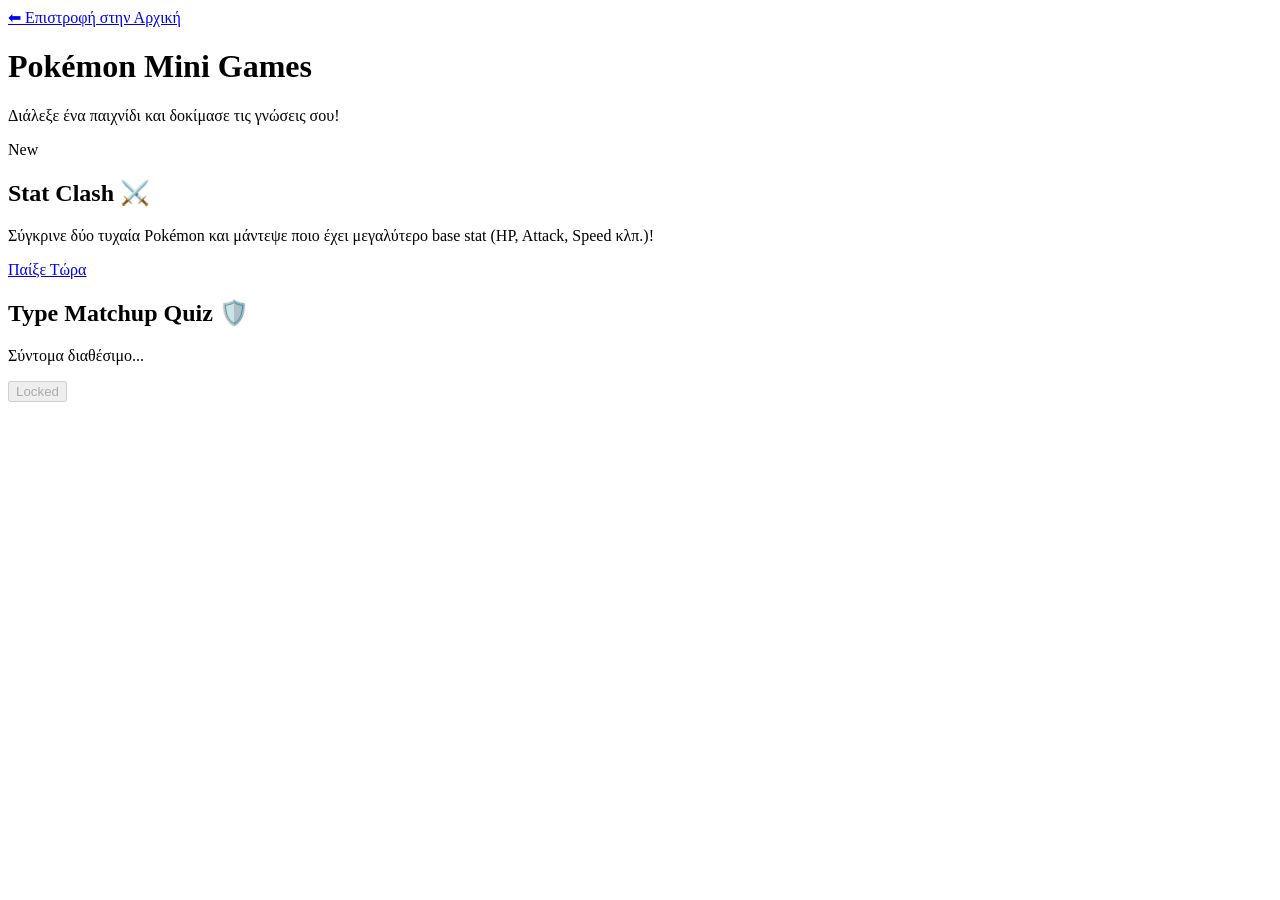
==== games/index.html @ ec3d35a4 "Update index.html" ====
<!DOCTYPE html>
<html lang="el">
<head>
    <meta charset="UTF-8">
    <meta name="viewport" content="width=device-width, initial-scale=1.0">
    <title>Pokémon Games Hub</title>
    <link rel="stylesheet" href="games.css">
</head>
<body>
    <div class="games-hub-container">
        <header class="hub-header">
            <a href="../index.html" class="back-btn">⬅ Επιστροφή στην Αρχική</a>
            <h1>Pokémon Mini Games</h1>
            <p>Διάλεξε ένα παιχνίδι και δοκίμασε τις γνώσεις σου!</p>
        </header>

        <div class="games-grid">
            <!-- Game 1 Card -->
            <div class="game-card">
                <div class="game-badge">New</div>
                <h2>Stat Clash ⚔️</h2>
                <p>Σύγκρινε δύο τυχαία Pokémon και μάντεψε ποιο έχει μεγαλύτερο base stat (HP, Attack, Speed κλπ.)!</p>
                <a href="stat-clash.html" class="play-btn">Παίξε Τώρα</a>
            </div>

            <!-- Placeholder για μελλοντικά games -->
            <div class="game-card locked">
                <h2>Type Matchup Quiz 🛡️</h2>
                <p>Σύντομα διαθέσιμο...</p>
                <button class="play-btn" disabled>Locked</button>
            </div>
        </div>
    </div>
</body>
</html>
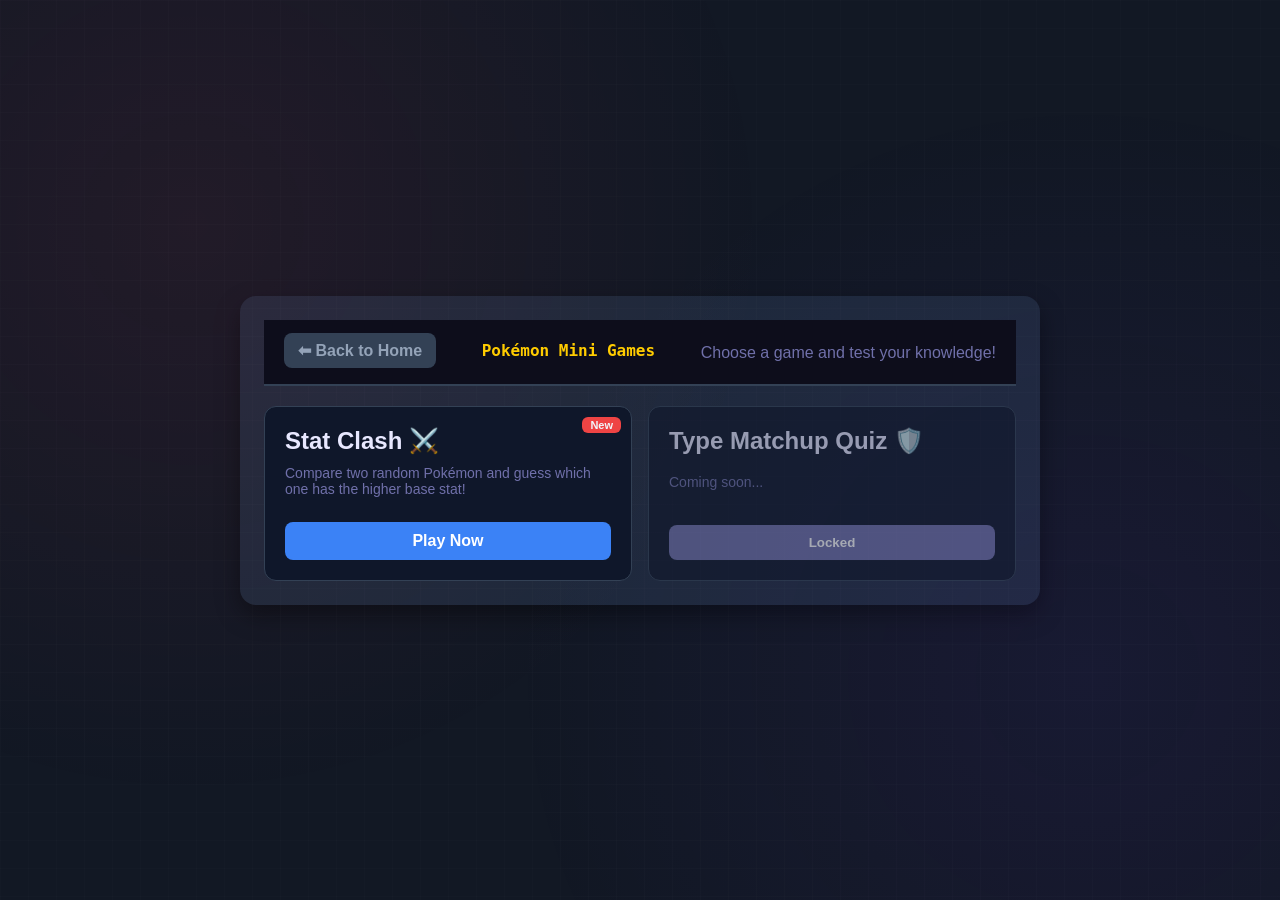
==== commit d20e13d2: "Update index.html" ====
--- a/games/index.html
+++ b/games/index.html
@@ -1,34 +1,34 @@
-
 <!DOCTYPE html>
-<html lang="el">
+<html lang="en">
 <head>
     <meta charset="UTF-8">
     <meta name="viewport" content="width=device-width, initial-scale=1.0">
     <title>Pokémon Games Hub</title>
+    <link rel="stylesheet" href="../styles.css">
     <link rel="stylesheet" href="games.css">
 </head>
 <body>
     <div class="games-hub-container">
         <header class="hub-header">
-            <a href="../index.html" class="back-btn">⬅ Επιστροφή στην Αρχική</a>
-            <h1>Pokémon Mini Games</h1>
-            <p>Διάλεξε ένα παιχνίδι και δοκίμασε τις γνώσεις σου!</p>
+            <a href="../index.html" class="back-btn">⬅ Back to Home</a>
+            <h1 style="color: var(--yel); font-family: 'Press Start 2P', monospace; font-size: 16px;">Pokémon Mini Games</h1>
+            <p style="color: var(--dim); margin-top: 5px;">Choose a game and test your knowledge!</p>
         </header>
 
         <div class="games-grid">
             <!-- Game 1 Card -->
             <div class="game-card">
                 <div class="game-badge">New</div>
-                <h2>Stat Clash ⚔️</h2>
-                <p>Σύγκρινε δύο τυχαία Pokémon και μάντεψε ποιο έχει μεγαλύτερο base stat (HP, Attack, Speed κλπ.)!</p>
-                <a href="stat-clash.html" class="play-btn">Παίξε Τώρα</a>
+                <h2 style="color: var(--txt);">Stat Clash ⚔️</h2>
+                <p style="color: var(--dim); font-size: 14px; margin: 10px 0;">Compare two random Pokémon and guess which one has the higher base stat!</p>
+                <a href="stat-clash.html" class="play-btn">Play Now</a>
             </div>
 
-            <!-- Placeholder για μελλοντικά games -->
+            <!-- Placeholder for future games -->
             <div class="game-card locked">
-                <h2>Type Matchup Quiz 🛡️</h2>
-                <p>Σύντομα διαθέσιμο...</p>
-                <button class="play-btn" disabled>Locked</button>
+                <h2 style="color: var(--txt);">Type Matchup Quiz 🛡️</h2>
+                <p style="color: var(--dim); font-size: 14px; margin: 10px 0;">Coming soon...</p>
+                <button class="play-btn" disabled style="background: var(--dim); cursor: not-allowed;">Locked</button>
             </div>
         </div>
     </div>
--- a/styles.css
+++ b/styles.css
@@ -0,0 +1,413 @@
+:root {
+  --bg:#0d0d1a; --surf:#13132a; --surf2:#1a1a30;
+  --brd:#252545; --txt:#e8e8ff; --dim:#7070aa;
+  --red:#ff4466; --yel:#ffcc00; --r:12px;
+}
+body.light-mode{
+  --bg:#f4f6ff; --surf:#ffffff; --surf2:#eef1ff;
+  --brd:#cfd6ff; --txt:#1e2240; --dim:#59608f;
+  --red:#e03131; --yel:#f59f00;
+}
+*{box-sizing:border-box;margin:0;padding:0}
+body{background:var(--bg);color:var(--txt);font-family:'Nunito',sans-serif;min-height:100vh}
+body::before{
+  content:'';position:fixed;inset:0;pointer-events:none;z-index:0;
+  background:
+    radial-gradient(circle at 15% 25%,rgba(255,68,102,.07) 0,transparent 45%),
+    radial-gradient(circle at 85% 75%,rgba(112,56,248,.07) 0,transparent 45%),
+    linear-gradient(rgba(255,255,255,.012) 1px,transparent 1px),
+    linear-gradient(90deg,rgba(255,255,255,.012) 1px,transparent 1px);
+  background-size:100% 100%,100% 100%,28px 28px,28px 28px;
+}
+
+/* HEADER */
+header {
+  position: sticky; top: 0; z-index: 100;
+  background: rgba(13,13,26,.97); backdrop-filter: blur(16px);
+  border-bottom: 1px solid var(--brd);
+  padding: 13px 20px;
+  display: flex;
+  align-items: center;
+  gap: 16px;
+  flex-wrap: nowrap; /* CHANGED FROM wrap TO nowrap */
+  overflow-x: auto;  /* ALLOWS HORIZONTAL SCROLL */
+}
+.logo{font-family:'Press Start 2P',monospace;font-size:13px;color:var(--yel);
+  text-shadow:0 0 24px rgba(255,204,0,.5);white-space:nowrap;}
+.logo span{color:var(--red)}
+.sw{flex:1;min-width:180px;max-width:460px;position:relative}
+#search{
+  width:100%;background:var(--surf2);border:1.5px solid var(--brd);border-radius:50px;
+  color:var(--txt);font-family:'Nunito',sans-serif;font-size:14px;font-weight:700;
+  padding:9px 18px 9px 42px;outline:none;transition:border-color .2s,box-shadow .2s;
+}
+#search:focus{border-color:var(--red);box-shadow:0 0 0 3px rgba(255,68,102,.14)}
+#search::placeholder{color:var(--dim)}
+.si{position:absolute;left:14px;top:50%;transform:translateY(-50%);color:var(--dim);pointer-events:none;font-size:15px}
+
+/* TYPE FILTERS */
+.tfs{display:flex;gap:5px;flex-wrap:wrap;padding:8px 20px 6px;position:relative;z-index:1}
+.tf{
+  padding:4px 11px;border-radius:50px;border:1.5px solid transparent;
+  cursor:pointer;background:var(--surf2);
+  font-family:'Nunito',sans-serif;font-size:10px;font-weight:900;
+  text-transform:uppercase;letter-spacing:.5px;
+  transition:all .15s;opacity:.4;color:var(--txt);
+}
+.tf:hover{opacity:.78}
+.tf.on{opacity:1}
+
+/* STATS */
+.sb{
+  padding:7px 20px;display:flex;align-items:center;gap:12px;
+  position:relative;z-index:1;border-bottom:1px solid var(--brd);
+  background:var(--surf);font-size:12px;font-weight:700;color:var(--dim);
+}
+.sb strong{color:var(--yel)}
+
+/* GRID */
+main{position:relative;z-index:1;padding:14px 12px;max-width:1700px;margin:0 auto}
+#grid{display:grid;grid-template-columns:repeat(auto-fill,minmax(290px,1fr));gap:9px}
+
+/* CARD */
+.card{
+  background:var(--surf);border:1px solid var(--brd);border-radius:var(--r);
+  padding:11px 13px 11px 15px;
+  display:grid;grid-template-columns:72px 1fr;gap:10px;align-items:start;
+  transition:transform .15s,box-shadow .2s;position:relative;overflow:hidden;
+}
+.card:hover{transform:translateY(-2px);box-shadow:0 8px 28px rgba(0,0,0,.38)}
+.ab{position:absolute;left:0;top:0;bottom:0;width:3px;border-radius:12px 0 0 12px}
+
+.sw2{
+  width:72px;height:72px;background:var(--surf2);border-radius:10px;
+  display:flex;align-items:center;justify-content:center;flex-shrink:0;overflow:hidden;
+}
+.sw2 img{width:64px;height:64px;object-fit:contain;image-rendering:pixelated;transition:transform .2s}
+.card:hover .sw2 img{transform:scale(1.14)}
+
+.info{min-width:0}
+.ph{display:flex;align-items:baseline;gap:7px;margin-bottom:5px}
+.num{font-size:11px;color:var(--dim);font-weight:800}
+.pn{font-size:14px;font-weight:900;text-transform:capitalize;white-space:nowrap;overflow:hidden;text-overflow:ellipsis}
+.tr{display:flex;gap:4px;flex-wrap:wrap;margin-bottom:7px}
+.tb{padding:2px 9px;border-radius:50px;font-size:10px;font-weight:800;
+  text-transform:uppercase;letter-spacing:.5px;color:#fff;text-shadow:0 1px 3px rgba(0,0,0,.45)}
+
+/* DMG */
+.db{display:flex;flex-direction:column;gap:3px}
+.dr{display:flex;align-items:flex-start;gap:5px}
+.dl{font-size:10px;font-weight:900;white-space:nowrap;min-width:52px;padding-top:2px}
+.dl.w{color:#ff6b6b} .dl.r{color:#63d471} .dl.im{color:var(--dim)}
+.dt{display:flex;gap:3px;flex-wrap:wrap}
+.dbw{
+  position:relative;display:inline-block;
+  padding:1px 7px;border-radius:50px;
+  font-size:9.5px;font-weight:800;text-transform:uppercase;
+  color:#fff;text-shadow:0 1px 2px rgba(0,0,0,.4);
+  margin-right:6px;margin-bottom:2px;
+}
+.dbw .mx{
+  position:absolute;top:-5px;right:-6px;background:var(--bg);color:var(--yel);
+  font-size:8px;font-weight:900;border-radius:3px;padding:0 2px;line-height:1.5;
+  border:1px solid var(--brd);
+}
+.dbs{padding:1px 7px;border-radius:50px;font-size:9.5px;font-weight:800;
+  text-transform:uppercase;color:#fff;text-shadow:0 1px 2px rgba(0,0,0,.4)}
+.ntrl{font-size:10px;color:var(--dim);font-weight:700;padding-top:1px}
+
+.nores{grid-column:1/-1;text-align:center;padding:64px 20px;color:var(--dim)}
+.nores .em{font-size:52px;margin-bottom:14px}
+.nores p{font-size:15px;font-weight:700}
+
+::-webkit-scrollbar{width:5px}
+::-webkit-scrollbar-track{background:var(--bg)}
+::-webkit-scrollbar-thumb{background:var(--brd);border-radius:3px}
+
+/* MY TEAM */
+.teamBtn {
+  margin-left:auto;
+  border:1.5px solid var(--brd);
+  background:transparent;
+  color:var(--txt);
+  border-radius:50px;
+  padding:9px 15px;
+  font-family:'Nunito',sans-serif;
+  font-size:12px;
+  font-weight:900;
+  text-transform:uppercase;
+  letter-spacing:.4px;
+  cursor:pointer;
+  box-shadow:none;
+  transition:transform .15s,box-shadow .2s, border-color .15s, background .15s;
+}
+.teamBtn:hover {
+  transform:translateY(-1px);
+  border-color:var(--yel);
+}
+.dexBtn {
+  margin-left:0;
+}
+.teamBtn.on {
+  border-color:var(--yel);
+  background:linear-gradient(135deg,var(--yel),#ff8a00);
+  color:#171015;
+  box-shadow:0 0 22px rgba(255,204,0,.18);
+}
+.themeToggle{
+  border:1.5px solid var(--brd);
+  background:var(--surf2);
+  color:var(--txt);
+  border-radius:50px;
+  padding:8px 11px;
+  font:900 12px 'Nunito',sans-serif;
+  cursor:pointer;
+}
+.themeToggle:hover{border-color:var(--yel)}
+
+body.team-view .sw,body.team-view .tfs,body.team-view .sb,body.team-view main{display:none}
+
+body.team-view .teamOverlay{position:relative;inset:auto;display:block;z-index:1;background:transparent;backdrop-filter:none;padding:0;overflow:visible}
+body.team-view .teamPanel{box-shadow:none}
+body.team-view .teamClose{display:none}
+body.team-view .calcOverlay{display:none}
+body.calc-view .sw,body.calc-view .tfs,body.calc-view .sb,body.calc-view main{display:none}
+body.calc-view .teamOverlay{display:none}
+body.calc-view .calcOverlay{position:relative;inset:auto;display:block;z-index:1;background:transparent;backdrop-filter:none;padding:0;overflow:visible}
+body.calc-view .calcViewPanel{box-shadow:none}
+body.calc-view #calcClose{display:none}
+body.dex-view .teamOverlay{display:none}
+body.dex-view .calcOverlay{display:none}
+body.dex-view .sw{display:block}
+@media(max-width:620px){.teamBtn,.dexBtn{margin-left:0;flex:1;text-align:center}.logo{width:100%}}
+.teamOverlay{position:fixed;inset:0;z-index:300;background:rgba(5,5,12,.82);backdrop-filter:blur(10px);display:none;padding:18px;overflow:auto}.teamOverlay.open{display:block}
+.teamPanel{width:100%;max-width:none;margin:0;background:var(--surf);border:1px solid var(--brd);border-radius:var(--r);box-shadow:0 22px 80px rgba(0,0,0,.55);overflow:hidden}
+.calcOverlay{position:fixed;inset:0;z-index:300;background:rgba(5,5,12,.82);backdrop-filter:blur(10px);display:none;padding:18px;overflow:auto}
+.calcViewPanel{width:100%;max-width:none;margin:0;background:var(--surf);border:1px solid var(--brd);border-radius:var(--r);box-shadow:0 22px 80px rgba(0,0,0,.55);overflow:hidden}
+.calcViewBody{padding:14px;display:grid;grid-template-columns:1fr;gap:10px}
+
+/* --- FIX FOR SINGLE LINE IN THE TOP BAR (Horizontal Scroll) --- */
+.teamTop {
+  position: sticky; 
+  top: 0; 
+  z-index: 2; 
+  background: rgba(19, 19, 42, .98); 
+  border-bottom: 1px solid var(--brd); 
+  padding: 14px 16px 12px 16px !important; 
+  display: flex; 
+  align-items: center; 
+  gap: 12px; 
+  flex-wrap: nowrap !important;
+  overflow-x: auto;
+}
+.teamTop::-webkit-scrollbar { height: 6px; }
+.teamTop::-webkit-scrollbar-track { background: rgba(0, 0, 0, 0.2); border-radius: 10px; }
+.teamTop::-webkit-scrollbar-thumb { background: var(--brd); border-radius: 10px; }
+.teamTop::-webkit-scrollbar-thumb:hover { background: var(--dim); }
+.teamTitle, .teamTool, .teamReset, .teamClose, .calcClose, .importTool { flex-shrink: 0; white-space: nowrap; }
+
+.teamTitle{font-family:'Press Start 2P',monospace;font-size:12px;color:var(--yel);margin-right:auto}
+.teamClose,.calcClose,.teamReset,.teamTool{border:1px solid var(--brd);background:var(--surf2);color:var(--txt);border-radius:50px;padding:8px 12px;font-family:'Nunito',sans-serif;font-weight:900;cursor:pointer}.teamTool{border-color:var(--yel);color:var(--yel);background:rgba(255,204,0,.08);font-size:12px}.importTool{display:inline-flex;align-items:center}.teamReset{border-color:var(--red);color:#fff;background:rgba(255,68,102,.16)}
+.teamBody{display:grid;grid-template-columns:minmax(280px,360px) 1fr;gap:0;min-height:620px}.teamPicker{border-right:1px solid var(--brd);padding:14px;background:#101024}
+.teamSearch{width:100%;background:var(--surf2);border:1.5px solid var(--brd);border-radius:50px;color:var(--txt);font-family:'Nunito',sans-serif;font-weight:800;padding:10px 14px;outline:none;margin-bottom:10px}.teamSearch:focus{border-color:var(--yel);box-shadow:0 0 0 3px rgba(255,204,0,.13)}
+.teamList{display:flex;flex-direction:column;gap:7px;max-height:552px;overflow:auto;padding-right:4px}.pickMon{border:1px solid var(--brd);background:var(--surf);color:var(--txt);border-radius:8px;padding:8px;display:grid;grid-template-columns:46px 1fr;gap:9px;align-items:center;text-align:left;cursor:pointer;transition:border-color .15s,background .15s}.pickMon:hover{border-color:var(--yel);background:#191934}.pickMon img{width:42px;height:42px;object-fit:contain;image-rendering:pixelated;background:var(--surf2);border-radius:8px}.pickName{font-weight:900;text-transform:capitalize;font-size:13px;margin-bottom:4px}.pickTypes{display:flex;gap:4px;flex-wrap:wrap}
+.teamSlots{padding:14px;display:grid;grid-template-columns:repeat(auto-fit,minmax(310px,1fr));gap:10px;align-content:start}.slot{border:1px solid var(--brd);background:var(--surf2);border-radius:8px;padding:11px;min-width:0}.slotHead{display:grid;grid-template-columns:56px 1fr auto;gap:10px;align-items:center;margin-bottom:10px}.slotImg{width:56px;height:56px;background:var(--surf);border-radius:9px;display:flex;align-items:center;justify-content:center;color:var(--dim);font-weight:900;overflow:hidden}.slotImg img{width:52px;height:52px;object-fit:contain;image-rendering:pixelated}.slotName{font-weight:900;text-transform:capitalize;white-space:nowrap;overflow:hidden;text-overflow:ellipsis}.slotNum{font-size:11px;color:var(--dim);font-weight:800;margin-bottom:2px}.slotTypes{display:flex;gap:4px;flex-wrap:wrap;margin-top:5px}.clearSlot{width:32px;height:32px;border:1px solid var(--brd);background:var(--surf);color:var(--dim);border-radius:50%;font-weight:900;cursor:pointer}.clearSlot:hover{color:#fff;border-color:var(--red);background:rgba(255,68,102,.14)}
+.metaGrid{display:grid;grid-template-columns:1fr 1fr;gap:7px;margin:0 0 9px}
+.metaGrid label{display:flex;flex-direction:column;gap:5px;font-size:10px;font-weight:900;color:var(--yel)}
+.metaGrid select, .metaGrid input {width:100%;min-width:0;background:var(--bg);border:1px solid var(--brd);border-radius:7px;color:var(--txt);font:800 12px 'Nunito',sans-serif;padding:7px;outline:none;text-transform:capitalize}
+.metaGrid select:focus, .metaGrid input:focus {border-color:var(--red)}
+@media(max-width:520px){.metaGrid{grid-template-columns:1fr}}
+.calcPanel{grid-column:1/-1;border:1px solid var(--brd);background:#101024;border-radius:8px;padding:12px;margin-bottom:2px}
+.calcScores{display:grid;grid-template-columns:repeat(2,minmax(0,1fr));gap:8px;margin:8px 0 10px}.calcScores div{border:1px solid var(--brd);background:var(--surf2);border-radius:8px;padding:9px 10px}.calcScores span{display:block;color:var(--dim);font-size:10px;font-weight:900;text-transform:uppercase}.calcScores strong{display:block;color:var(--yel);font-size:18px;line-height:1.15}.calcNotes{display:flex;flex-direction:column;gap:5px;margin-bottom:10px}.calcNotes p{border-left:3px solid var(--yel);background:rgba(255,204,0,.08);border-radius:6px;padding:6px 8px;color:var(--txt);font-size:11px;font-weight:800}
+@media(max-width:520px){.calcScores{grid-template-columns:1fr}}
+.calcHead{display:flex;align-items:center;justify-content:space-between;gap:10px;margin-bottom:9px}.calcHead strong{color:var(--yel);font-size:13px}.calcHead span{color:var(--dim);font-weight:900;font-size:12px}
+.calcSelected{display:flex;gap:5px;flex-wrap:wrap;margin-bottom:10px}.calcSelected span{background:var(--surf2);border:1px solid var(--brd);border-radius:50px;padding:3px 8px;font-size:10px;font-weight:900;text-transform:capitalize;color:var(--txt)}
+.calcRows{display:grid;grid-template-columns:repeat(3,minmax(0,1fr));gap:10px}.calcRows b{display:block;color:var(--txt);font-size:11px;margin-bottom:6px}.calcBadges{display:flex;gap:4px;flex-wrap:wrap}.calcBadge{padding:2px 8px;border-radius:50px;font-size:9.5px;font-weight:900;text-transform:uppercase;color:#fff;text-shadow:0 1px 2px rgba(0,0,0,.45)}
+.calcThreat{display:inline-flex;align-items:center;gap:5px;border:1px solid var(--brd);border-radius:50px;padding:2px 7px 2px 2px;font-size:10px;font-weight:900;color:var(--txt);background:var(--surf2)}.calcThreat span{border-radius:50px;padding:1px 7px;color:#fff;text-transform:uppercase;text-shadow:0 1px 2px rgba(0,0,0,.45)}.calcNone,.calcEmpty{color:var(--dim);font-size:11px;font-weight:800}.slotActions{display:flex;align-items:center;gap:6px}.calcToggle{border:1px solid var(--brd);background:var(--surf);color:var(--dim);border-radius:50px;padding:7px 9px;font:900 10px 'Nunito',sans-serif;cursor:pointer;white-space:nowrap}.calcToggle.on{border-color:var(--yel);background:rgba(255,204,0,.16);color:var(--yel)}
+@media(max-width:980px){.calcRows{grid-template-columns:1fr}.slotActions{flex-direction:column;align-items:flex-end}.calcToggle{font-size:9px;padding:6px 8px}}
+
+/* Responsive bar rows for Speed Tier & Stat Comparison */
+.speedBar{display:grid;grid-template-columns:minmax(60px,120px) 1fr 38px;gap:8px;align-items:center;font-size:11px;}
+.statBar{display:grid;grid-template-columns:minmax(60px,130px) 1fr 44px;gap:8px;align-items:center;font-size:11px;}
+@media(max-width:480px){
+  .speedBar,.statBar{grid-template-columns:minmax(50px,90px) 1fr 34px;gap:5px;font-size:10px;}
+  .calcPanel{padding:8px;}
+  .calcHead strong{font-size:12px;}
+}
+
+/* NEW DESIGN FOR MOVES */
+.movesGrid {
+  display: grid;
+  grid-template-columns: repeat(2, minmax(0, 1fr));
+  gap: 10px;
+  margin-top: 12px;
+}
+.movePair {
+  display: flex;
+  align-items: center;
+  gap: 10px;
+  border: 1px solid var(--brd);
+  border-radius: 8px;
+  padding: 8px 12px;
+  background: rgba(17, 17, 38, 0.6);
+}
+.movePair label {
+  flex: 1;
+  display: flex;
+  flex-direction: column;
+  gap: 5px;
+  margin: 0;
+  font-size: 10px;
+  font-weight: 900;
+  color: var(--yel);
+}
+.movesGrid select {
+  width: 100%;
+  min-width: 0;
+  background: var(--bg);
+  border: 1px solid var(--brd);
+  border-radius: 7px;
+  color: var(--txt);
+  font: 800 12px 'Nunito', sans-serif;
+  padding: 7px;
+  outline: none;
+  text-transform: capitalize;
+}
+.movesGrid select:focus {
+  border-color: var(--red);
+}
+.moveInfo {
+  display: flex;
+  flex-direction: column;
+  gap: 5px;
+  align-items: flex-end;
+  min-width: 65px;
+}
+.cat-badge {
+  padding: 3px 6px;
+  border-radius: 4px;
+  font-size: 9.5px;
+  font-weight: 900;
+  text-transform: uppercase;
+  color: #fff;
+  text-shadow: 0 1px 2px rgba(0,0,0,0.5);
+  display: inline-flex;
+  align-items: center;
+  gap: 4px;
+  letter-spacing: 0.5px;
+}
+.cat-physical { background: #d94256; border-bottom: 2px solid #a62a3b; }
+.cat-special { background: #4b647d; border-bottom: 2px solid #2f4356; }
+.cat-status { background: #8a8a8a; border-bottom: 2px solid #5e5e5e; }
+.cat-empty { background: transparent; border: 1px dashed var(--dim); color: var(--dim); box-shadow: none; border-bottom: 1px dashed var(--dim); }
+
+@media(max-width: 760px) {
+  .movesGrid { grid-template-columns: 1fr; }
+}
+
+.statGrid{display:grid;grid-template-columns:repeat(3,minmax(0,1fr));gap:7px}
+.statBox{border:1px solid var(--brd);border-radius:8px;padding:7px;background:#111126}
+.statBox label{display:block;font-size:10px;font-weight:900;color:var(--yel);margin-bottom:5px}
+.statInputs{display:grid;grid-template-columns:1fr 1fr;gap:5px}
+.statInputs input{width:100%;min-width:0;background:var(--bg);border:1px solid var(--brd);border-radius:6px;color:var(--txt);font:800 12px 'Nunito',sans-serif;padding:6px;text-align:center;outline:none}
+.statInputs input:focus{border-color:var(--red)}
+.statBox.boost{border-color:#38d878;background:rgba(56,216,120,.08)}
+.statBox.drop{border-color:#ff5570;background:rgba(255,85,112,.08)}
+.statBox.boost label{color:#63d471}
+.statBox.drop label{color:#ff6b6b}
+.statInputs input.ivBoost{border-color:#38d878;color:#8dffb3;box-shadow:0 0 0 2px rgba(56,216,120,.12)}
+.statInputs input.ivDrop{border-color:#ff5570;color:#ff9cac;box-shadow:0 0 0 2px rgba(255,85,112,.12)}
+.statInputs span{font-size:9px;color:var(--dim);font-weight:900;text-align:center;text-transform:uppercase}
+.emptyTeam{grid-column:1/-1;color:var(--dim);font-weight:800;padding:22px;text-align:center;border:1px dashed var(--brd);border-radius:8px;background:rgba(255,255,255,.02)}
+
+@media(max-width:820px){.teamBody{grid-template-columns:1fr}.teamPicker{border-right:0;border-bottom:1px solid var(--brd)}.teamList{max-height:300px}.teamBtn{margin-left:0}.statGrid{grid-template-columns:repeat(2,minmax(0,1fr))}}
+@media(max-width:560px){
+  #grid{grid-template-columns:1fr}
+  .card{grid-template-columns:62px 1fr}
+  .sw2{width:62px;height:62px}
+  .sw2 img{width:56px;height:56px}
+  header{padding:10px 12px}
+}
+
+/* Styling for the bar scroll */
+header::-webkit-scrollbar { height: 4px; }
+header::-webkit-scrollbar-track { background: transparent; }
+header::-webkit-scrollbar-thumb { background: var(--brd); border-radius: 2px; }
+
+/* Force elements not to shrink */
+.logo, .sw, .teamBtn, .dexBtn, .themeToggle {
+  flex-shrink: 0;
+  white-space: nowrap;
+}
+
+/* Toast notification */
+.pk-toast {
+    position: fixed;
+    bottom: 24px;
+    left: 50%;
+    transform: translateX(-50%) translateY(20px);
+    background: var(--surf2);
+    border: 1px solid var(--brd);
+    color: var(--txt);
+    font-family: 'Nunito', sans-serif;
+    font-size: 13px;
+    font-weight: 800;
+    padding: 10px 20px;
+    border-radius: 50px;
+    box-shadow: 0 6px 24px rgba(0,0,0,0.4);
+    z-index: 99999;
+    pointer-events: none;
+    opacity: 0;
+    transition: opacity .25s, transform .25s;
+    white-space: nowrap;
+}
+.pk-toast.pk-toast-show {
+    opacity: 1;
+    transform: translateX(-50%) translateY(0);
+}
+
+/* Bosses Modal */
+#bossesOverlay[aria-hidden="true"] { display: none; }
+#bossesOverlay[aria-hidden="false"] { display: flex; }
+.bossListItem:hover { background: var(--brd) !important; }
+.bossListItem.active { background: var(--brd) !important; }
+
+/* --- TRAINER TOWER VIEW --- */
+body.tower-view .sw, 
+body.tower-view .tfs, 
+body.tower-view .sb, 
+body.tower-view main { display: none; }
+
+body.tower-view .teamOverlay { display: none; }
+body.tower-view #calcOverlay { display: none; }
+
+body.tower-view #trainerTowerOverlay {
+  position: relative; inset: auto; display: block; z-index: 1; 
+  background: transparent; backdrop-filter: none; padding: 0; overflow: visible;
+}
+body.tower-view #trainerTowerOverlay .calcViewPanel { box-shadow: none; }
+
+/* Trainer Cards Styling */
+.trainer-card {
+  background: var(--surf2); 
+  border-radius: 12px; 
+  padding: 15px; 
+  text-align: center; 
+  display: flex;
+  flex-direction: column;
+  align-items: center;
+  justify-content: space-between;
+  cursor: pointer;
+  transition: transform 0.2s, box-shadow 0.2s;
+  box-shadow: 0 4px 10px rgba(0,0,0,0.3);
+}
+
+.trainer-card img {
+  width: 80px; height: 80px; object-fit: contain; image-rendering: pixelated; margin-bottom: 10px;
+}
+.trainer-card h3 {
+  margin: 0 0 5px 0; color: var(--txt); font-size: 15px;
+}
+.trainer-card .trainer-title {
+  font-size: 11px; color: var(--dim); margin-bottom: 12px; min-height: 26px;
+}
--- a/games/games.css
+++ b/games/games.css
@@ -0,0 +1,197 @@
+
+* {
+    box-sizing: border-box;
+    margin: 0;
+    padding: 0;
+    font-family: -apple-system, BlinkMacSystemFont, "Segoe UI", Roboto, sans-serif;
+}
+
+body {
+    background: #121824;
+    color: #f1f5f9;
+    min-height: 100vh;
+    display: flex;
+    justify-content: center;
+    align-items: center;
+    padding: 20px;
+}
+
+.games-hub-container, .game-container {
+    width: 100%;
+    max-width: 800px;
+    background: #1e293b;
+    border-radius: 16px;
+    padding: 24px;
+    box-shadow: 0 10px 25px rgba(0,0,0,0.4);
+}
+
+.hub-header, .game-header {
+    display: flex;
+    justify-content: space-between;
+    align-items: center;
+    border-bottom: 2px solid #334155;
+    padding-bottom: 16px;
+    margin-bottom: 20px;
+}
+
+.back-btn {
+    color: #94a3b8;
+    text-decoration: none;
+    font-weight: bold;
+    background: #334155;
+    padding: 8px 14px;
+    border-radius: 8px;
+    transition: 0.2s;
+}
+
+.back-btn:hover { background: #475569; color: #fff; }
+
+.games-grid {
+    display: grid;
+    grid-template-columns: repeat(auto-fit, minmax(250px, 1fr));
+    gap: 16px;
+}
+
+.game-card {
+    position: relative;
+    background: #0f172a;
+    border: 1px solid #334155;
+    border-radius: 12px;
+    padding: 20px;
+    display: flex;
+    flex-direction: column;
+    justify-content: space-between;
+}
+
+.game-badge {
+    position: absolute;
+    top: 10px;
+    right: 10px;
+    background: #ef4444;
+    font-size: 11px;
+    padding: 2px 8px;
+    border-radius: 6px;
+    font-weight: bold;
+}
+
+.play-btn {
+    display: inline-block;
+    text-align: center;
+    background: #3b82f6;
+    color: white;
+    text-decoration: none;
+    padding: 10px;
+    border-radius: 8px;
+    margin-top: 15px;
+    font-weight: bold;
+    border: none;
+    cursor: pointer;
+}
+
+.play-btn:hover:not(:disabled) { background: #2563eb; }
+.game-card.locked { opacity: 0.6; }
+
+/* Arena Styles */
+.question-banner {
+    text-align: center;
+    font-size: 20px;
+    margin-bottom: 20px;
+}
+
+.stat-highlight {
+    color: #fbbf24;
+    font-weight: bold;
+    text-transform: uppercase;
+}
+
+.pokemon-matchup {
+    display: flex;
+    justify-content: space-around;
+    align-items: center;
+    gap: 16px;
+    position: relative;
+}
+
+.blurred { filter: blur(4px); opacity: 0.5; }
+
+.poke-card {
+    flex: 1;
+    background: #0f172a;
+    border: 2px solid #334155;
+    border-radius: 14px;
+    padding: 16px;
+    text-align: center;
+    cursor: pointer;
+    transition: transform 0.2s, border-color 0.2s;
+}
+
+.poke-card:hover {
+    transform: translateY(-4px);
+    border-color: #38bdf8;
+}
+
+.poke-card.win { border-color: #22c55e; background: rgba(34, 197, 94, 0.1); }
+.poke-card.lose { border-color: #ef4444; background: rgba(239, 68, 68, 0.1); }
+
+.poke-img-wrap img {
+    width: 140px;
+    height: 140px;
+    object-fit: contain;
+}
+
+.type-pill {
+    font-size: 11px;
+    padding: 2px 6px;
+    border-radius: 4px;
+    margin: 2px;
+    text-transform: uppercase;
+    display: inline-block;
+    background: #475569;
+}
+
+.stat-result {
+    margin-top: 10px;
+    font-size: 18px;
+    font-weight: bold;
+    color: #94a3b8;
+}
+
+.stat-result.revealed { color: #f8fafc; }
+
+.vs-circle {
+    background: #ef4444;
+    width: 44px;
+    height: 44px;
+    border-radius: 50%;
+    display: flex;
+    align-items: center;
+    justify-content: center;
+    font-weight: 900;
+    box-shadow: 0 0 10px rgba(239,68,68,0.5);
+}
+
+.feedback-msg {
+    text-align: center;
+    font-size: 22px;
+    font-weight: bold;
+    min-height: 30px;
+    margin: 16px 0;
+}
+.feedback-msg.correct { color: #22c55e; }
+.feedback-msg.wrong { color: #ef4444; }
+
+.next-btn {
+    display: block;
+    width: 200px;
+    margin: 0 auto;
+    background: #22c55e;
+    color: white;
+    font-size: 16px;
+    font-weight: bold;
+    padding: 10px;
+    border: none;
+    border-radius: 8px;
+    cursor: pointer;
+}
+
+.hidden { display: none !important; }
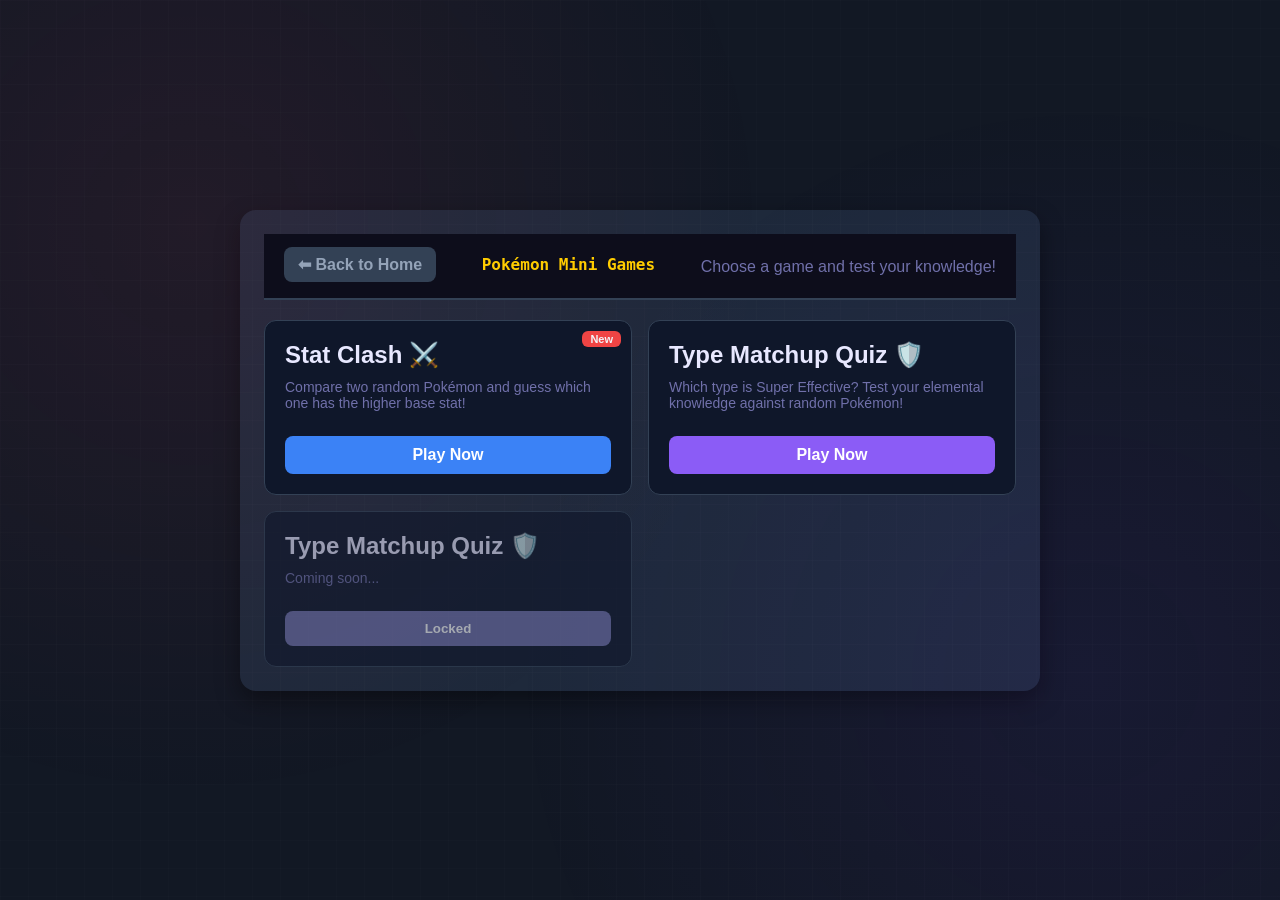
==== commit 5c8ffba5: "Update index.html" ====
--- a/games/index.html
+++ b/games/index.html
@@ -1,12 +1,17 @@
 <!DOCTYPE html>
 <html lang="en">
+    
 <head>
     <meta charset="UTF-8">
     <meta name="viewport" content="width=device-width, initial-scale=1.0">
     <title>Pokémon Games Hub</title>
+    <!-- Το νέο σου Favicon -->
+    <link rel="icon" type="image/svg+xml" href="Pikachu SVG File.svg">
+    
     <link rel="stylesheet" href="../styles.css">
     <link rel="stylesheet" href="games.css">
 </head>
+    
 <body>
     <div class="games-hub-container">
         <header class="hub-header">
@@ -24,6 +29,15 @@
                 <a href="stat-clash.html" class="play-btn">Play Now</a>
             </div>
 
+            <!-- Game 2 Card -->
+            <div class="game-card">
+                <h2 style="color: var(--txt);">Type Matchup Quiz 🛡️</h2>
+                <p style="color: var(--dim); font-size: 14px; margin: 10px 0;">Which type is Super Effective? Test your elemental knowledge against random Pokémon!</p>
+                <a href="type-matchup.html" class="play-btn" style="background: #8b5cf6;">Play Now</a>
+            </div>
+
+            
+
             <!-- Placeholder for future games -->
             <div class="game-card locked">
                 <h2 style="color: var(--txt);">Type Matchup Quiz 🛡️</h2>
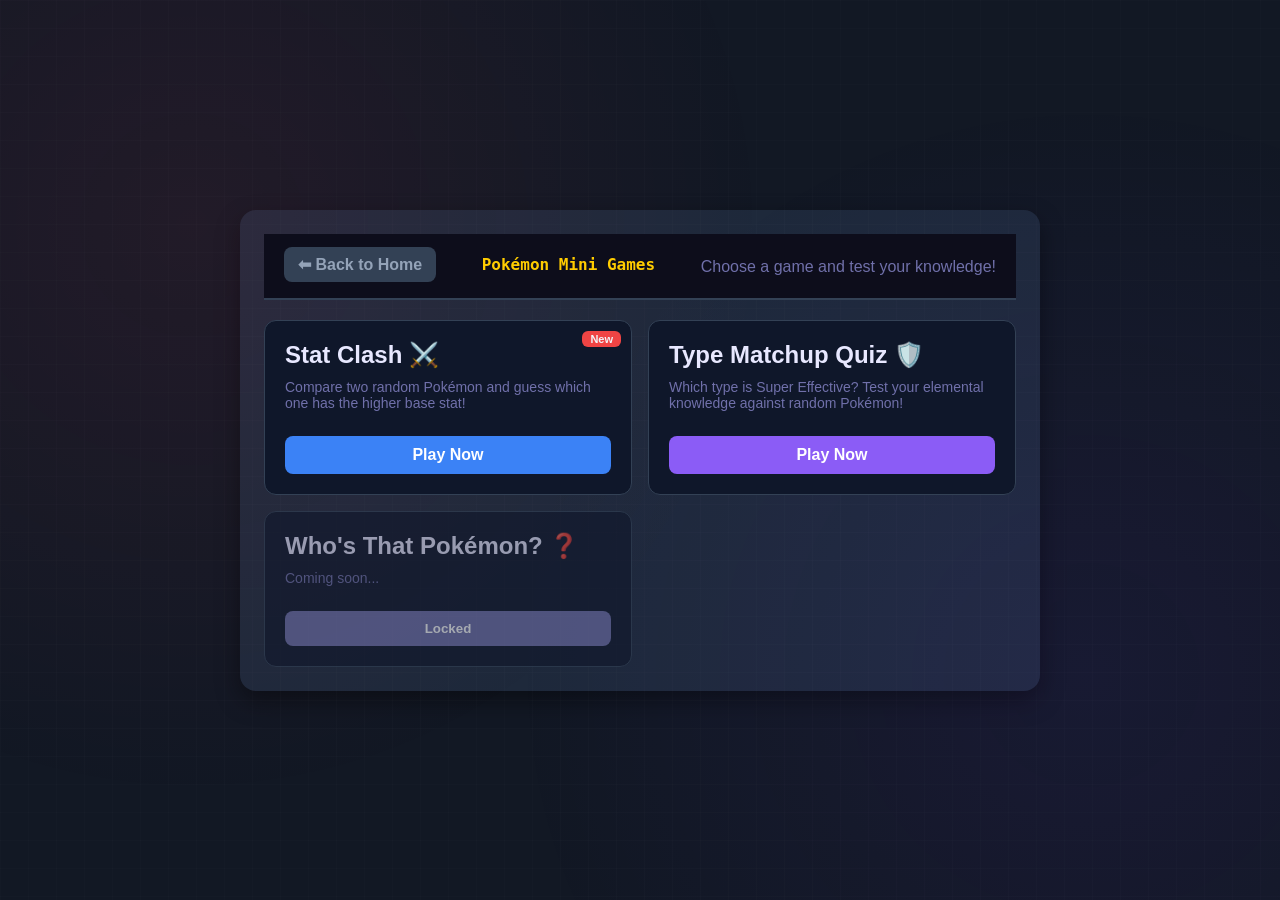
==== commit f687d07b: "Update index.html" ====
--- a/games/index.html
+++ b/games/index.html
@@ -1,17 +1,13 @@
 <!DOCTYPE html>
 <html lang="en">
-    
 <head>
     <meta charset="UTF-8">
     <meta name="viewport" content="width=device-width, initial-scale=1.0">
     <title>Pokémon Games Hub</title>
-    <!-- Το νέο σου Favicon -->
     <link rel="icon" type="image/svg+xml" href="Pikachu SVG File.svg">
-    
     <link rel="stylesheet" href="../styles.css">
     <link rel="stylesheet" href="games.css">
 </head>
-    
 <body>
     <div class="games-hub-container">
         <header class="hub-header">
@@ -26,21 +22,19 @@
                 <div class="game-badge">New</div>
                 <h2 style="color: var(--txt);">Stat Clash ⚔️</h2>
                 <p style="color: var(--dim); font-size: 14px; margin: 10px 0;">Compare two random Pokémon and guess which one has the higher base stat!</p>
-                <a href="stat-clash.html" class="play-btn">Play Now</a>
+                <a href="stat-clash/index.html" class="play-btn">Play Now</a>
             </div>
 
             <!-- Game 2 Card -->
             <div class="game-card">
                 <h2 style="color: var(--txt);">Type Matchup Quiz 🛡️</h2>
                 <p style="color: var(--dim); font-size: 14px; margin: 10px 0;">Which type is Super Effective? Test your elemental knowledge against random Pokémon!</p>
-                <a href="type-matchup.html" class="play-btn" style="background: #8b5cf6;">Play Now</a>
+                <a href="type-matchup/index.html" class="play-btn" style="background: #8b5cf6;">Play Now</a>
             </div>
-
-            
 
             <!-- Placeholder for future games -->
             <div class="game-card locked">
-                <h2 style="color: var(--txt);">Type Matchup Quiz 🛡️</h2>
+                <h2 style="color: var(--txt);">Who's That Pokémon? ❓</h2>
                 <p style="color: var(--dim); font-size: 14px; margin: 10px 0;">Coming soon...</p>
                 <button class="play-btn" disabled style="background: var(--dim); cursor: not-allowed;">Locked</button>
             </div>
--- a/games/games.css
+++ b/games/games.css
@@ -195,3 +195,53 @@
 }
 
 .hidden { display: none !important; }
+
+
+/* ----------- Type Matchup Quiz Styles --------- */
+.type-options-grid {
+    display: grid;
+    grid-template-columns: 1fr 1fr;
+    gap: 12px;
+}
+
+.type-btn {
+    padding: 16px;
+    border-radius: 8px;
+    font-weight: 900;
+    font-size: 16px;
+    text-transform: uppercase;
+    letter-spacing: 1px;
+    cursor: pointer;
+    border: 2px solid transparent;
+    color: #fff;
+    text-shadow: 0 2px 4px rgba(0,0,0,0.6);
+    box-shadow: 0 4px 6px rgba(0,0,0,0.3);
+    transition: transform 0.15s, filter 0.15s, opacity 0.2s;
+}
+
+.type-btn:hover:not(:disabled) {
+    filter: brightness(1.15);
+    transform: translateY(-2px);
+}
+
+.type-btn:disabled {
+    cursor: default;
+}
+
+.btn-correct {
+    border: 3px solid #fff;
+    box-shadow: 0 0 15px rgba(255,255,255,0.6);
+    animation: pulse 1s infinite alternate;
+}
+
+.btn-wrong {
+    border: 3px solid #111;
+    filter: grayscale(80%);
+}
+
+@keyframes pulse {
+    0% { transform: scale(1); }
+    100% { transform: scale(1.05); }
+}
+
+
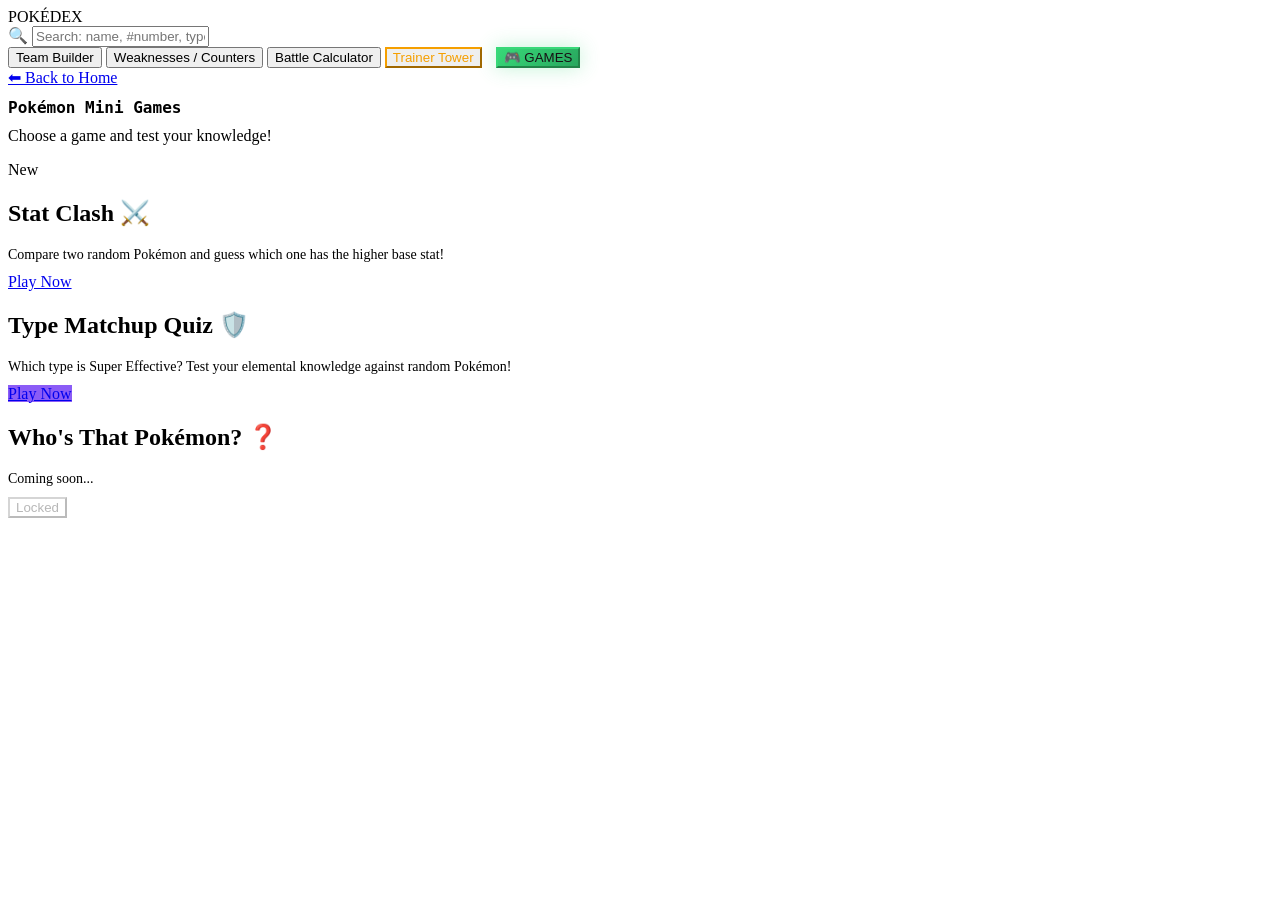
==== commit 8741bd73: "Update index.html" ====
--- a/games/index.html
+++ b/games/index.html
@@ -1,13 +1,29 @@
 <!DOCTYPE html>
 <html lang="en">
-<head>
-    <meta charset="UTF-8">
-    <meta name="viewport" content="width=device-width, initial-scale=1.0">
-    <title>Pokémon Games Hub</title>
-    <link rel="icon" type="image/svg+xml" href="Pikachu SVG File.svg">
-    <link rel="stylesheet" href="../styles.css">
-    <link rel="stylesheet" href="games.css">
-</head>
+
+    
+<header>
+  <div class="logo">POKÉ<span>DEX</span></div>
+  <div class="sw">
+    <span class="si">🔍</span>
+    <input type="text" id="search" placeholder="Search: name, #number, type…" autocomplete="off" spellcheck="false">
+  </div>
+    
+  <button class="teamBtn" id="myTeamBtn" type="button">Team Builder</button>
+    
+  <button class="teamBtn dexBtn" id="dexViewBtn" type="button">Weaknesses / Counters</button>
+    
+  <button class="teamBtn" id="calcViewBtn" type="button">Battle Calculator</button>
+
+  <button class="teamBtn" id="trainerTowerBtn" type="button" style="border-color: #f59f00; color: #f59f00;">Trainer Tower</button>
+
+  <!-- ΤΟ ΝΕΟ ΚΟΥΜΠΙ ΠΟΥ ΣΕ ΠΑΕΙ ΣΤΑ GAMES -->
+  <button class="teamBtn" onclick="window.location.href='games/index.html'" type="button" style="border-color: #38d878; background: linear-gradient(135deg, #38d878, #28a75e); color: #171015; box-shadow: 0 0 20px rgba(56, 216, 120, 0.3); margin-left: 10px;">
+    🎮 GAMES
+  </button>
+</header>
+
+    
 <body>
     <div class="games-hub-container">
         <header class="hub-header">
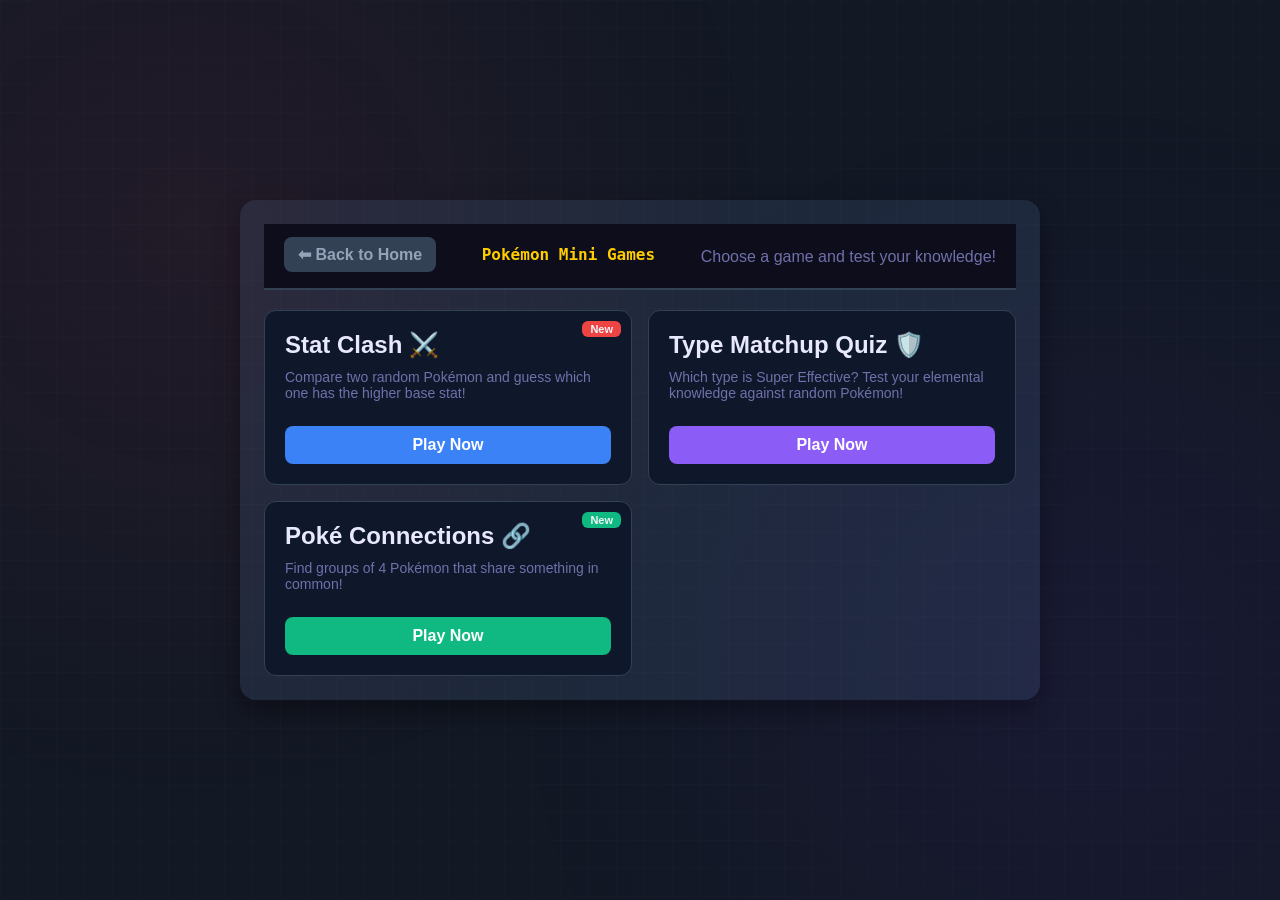
==== commit 2a1c3e3c: "Update index.html" ====
--- a/games/index.html
+++ b/games/index.html
@@ -1,29 +1,13 @@
 <!DOCTYPE html>
 <html lang="en">
-
-    
-<header>
-  <div class="logo">POKÉ<span>DEX</span></div>
-  <div class="sw">
-    <span class="si">🔍</span>
-    <input type="text" id="search" placeholder="Search: name, #number, type…" autocomplete="off" spellcheck="false">
-  </div>
-    
-  <button class="teamBtn" id="myTeamBtn" type="button">Team Builder</button>
-    
-  <button class="teamBtn dexBtn" id="dexViewBtn" type="button">Weaknesses / Counters</button>
-    
-  <button class="teamBtn" id="calcViewBtn" type="button">Battle Calculator</button>
-
-  <button class="teamBtn" id="trainerTowerBtn" type="button" style="border-color: #f59f00; color: #f59f00;">Trainer Tower</button>
-
-  <!-- ΤΟ ΝΕΟ ΚΟΥΜΠΙ ΠΟΥ ΣΕ ΠΑΕΙ ΣΤΑ GAMES -->
-  <button class="teamBtn" onclick="window.location.href='games/index.html'" type="button" style="border-color: #38d878; background: linear-gradient(135deg, #38d878, #28a75e); color: #171015; box-shadow: 0 0 20px rgba(56, 216, 120, 0.3); margin-left: 10px;">
-    🎮 GAMES
-  </button>
-</header>
-
-    
+<head>
+    <meta charset="UTF-8">
+    <meta name="viewport" content="width=device-width, initial-scale=1.0">
+    <title>Pokémon Games Hub</title>
+    <link rel="icon" type="image/svg+xml" href="Pikachu SVG File.svg">
+    <link rel="stylesheet" href="../styles.css">
+    <link rel="stylesheet" href="games.css">
+</head>
 <body>
     <div class="games-hub-container">
         <header class="hub-header">
@@ -48,11 +32,12 @@
                 <a href="type-matchup/index.html" class="play-btn" style="background: #8b5cf6;">Play Now</a>
             </div>
 
-            <!-- Placeholder for future games -->
-            <div class="game-card locked">
-                <h2 style="color: var(--txt);">Who's That Pokémon? ❓</h2>
-                <p style="color: var(--dim); font-size: 14px; margin: 10px 0;">Coming soon...</p>
-                <button class="play-btn" disabled style="background: var(--dim); cursor: not-allowed;">Locked</button>
+            <!-- Game 3 Card (NEW: Poké Connections) -->
+            <div class="game-card">
+                <div class="game-badge" style="background: #10b981;">New</div>
+                <h2 style="color: var(--txt);">Poké Connections 🔗</h2>
+                <p style="color: var(--dim); font-size: 14px; margin: 10px 0;">Find groups of 4 Pokémon that share something in common!</p>
+                <a href="poke-connections/index.html" class="play-btn" style="background: #10b981;">Play Now</a>
             </div>
         </div>
     </div>
--- a/styles.css
+++ b/styles.css
@@ -0,0 +1,413 @@
+:root {
+  --bg:#0d0d1a; --surf:#13132a; --surf2:#1a1a30;
+  --brd:#252545; --txt:#e8e8ff; --dim:#7070aa;
+  --red:#ff4466; --yel:#ffcc00; --r:12px;
+}
+body.light-mode{
+  --bg:#f4f6ff; --surf:#ffffff; --surf2:#eef1ff;
+  --brd:#cfd6ff; --txt:#1e2240; --dim:#59608f;
+  --red:#e03131; --yel:#f59f00;
+}
+*{box-sizing:border-box;margin:0;padding:0}
+body{background:var(--bg);color:var(--txt);font-family:'Nunito',sans-serif;min-height:100vh}
+body::before{
+  content:'';position:fixed;inset:0;pointer-events:none;z-index:0;
+  background:
+    radial-gradient(circle at 15% 25%,rgba(255,68,102,.07) 0,transparent 45%),
+    radial-gradient(circle at 85% 75%,rgba(112,56,248,.07) 0,transparent 45%),
+    linear-gradient(rgba(255,255,255,.012) 1px,transparent 1px),
+    linear-gradient(90deg,rgba(255,255,255,.012) 1px,transparent 1px);
+  background-size:100% 100%,100% 100%,28px 28px,28px 28px;
+}
+
+/* HEADER */
+header {
+  position: sticky; top: 0; z-index: 100;
+  background: rgba(13,13,26,.97); backdrop-filter: blur(16px);
+  border-bottom: 1px solid var(--brd);
+  padding: 13px 20px;
+  display: flex;
+  align-items: center;
+  gap: 16px;
+  flex-wrap: nowrap; /* CHANGED FROM wrap TO nowrap */
+  overflow-x: auto;  /* ALLOWS HORIZONTAL SCROLL */
+}
+.logo{font-family:'Press Start 2P',monospace;font-size:13px;color:var(--yel);
+  text-shadow:0 0 24px rgba(255,204,0,.5);white-space:nowrap;}
+.logo span{color:var(--red)}
+.sw{flex:1;min-width:180px;max-width:460px;position:relative}
+#search{
+  width:100%;background:var(--surf2);border:1.5px solid var(--brd);border-radius:50px;
+  color:var(--txt);font-family:'Nunito',sans-serif;font-size:14px;font-weight:700;
+  padding:9px 18px 9px 42px;outline:none;transition:border-color .2s,box-shadow .2s;
+}
+#search:focus{border-color:var(--red);box-shadow:0 0 0 3px rgba(255,68,102,.14)}
+#search::placeholder{color:var(--dim)}
+.si{position:absolute;left:14px;top:50%;transform:translateY(-50%);color:var(--dim);pointer-events:none;font-size:15px}
+
+/* TYPE FILTERS */
+.tfs{display:flex;gap:5px;flex-wrap:wrap;padding:8px 20px 6px;position:relative;z-index:1}
+.tf{
+  padding:4px 11px;border-radius:50px;border:1.5px solid transparent;
+  cursor:pointer;background:var(--surf2);
+  font-family:'Nunito',sans-serif;font-size:10px;font-weight:900;
+  text-transform:uppercase;letter-spacing:.5px;
+  transition:all .15s;opacity:.4;color:var(--txt);
+}
+.tf:hover{opacity:.78}
+.tf.on{opacity:1}
+
+/* STATS */
+.sb{
+  padding:7px 20px;display:flex;align-items:center;gap:12px;
+  position:relative;z-index:1;border-bottom:1px solid var(--brd);
+  background:var(--surf);font-size:12px;font-weight:700;color:var(--dim);
+}
+.sb strong{color:var(--yel)}
+
+/* GRID */
+main{position:relative;z-index:1;padding:14px 12px;max-width:1700px;margin:0 auto}
+#grid{display:grid;grid-template-columns:repeat(auto-fill,minmax(290px,1fr));gap:9px}
+
+/* CARD */
+.card{
+  background:var(--surf);border:1px solid var(--brd);border-radius:var(--r);
+  padding:11px 13px 11px 15px;
+  display:grid;grid-template-columns:72px 1fr;gap:10px;align-items:start;
+  transition:transform .15s,box-shadow .2s;position:relative;overflow:hidden;
+}
+.card:hover{transform:translateY(-2px);box-shadow:0 8px 28px rgba(0,0,0,.38)}
+.ab{position:absolute;left:0;top:0;bottom:0;width:3px;border-radius:12px 0 0 12px}
+
+.sw2{
+  width:72px;height:72px;background:var(--surf2);border-radius:10px;
+  display:flex;align-items:center;justify-content:center;flex-shrink:0;overflow:hidden;
+}
+.sw2 img{width:64px;height:64px;object-fit:contain;image-rendering:pixelated;transition:transform .2s}
+.card:hover .sw2 img{transform:scale(1.14)}
+
+.info{min-width:0}
+.ph{display:flex;align-items:baseline;gap:7px;margin-bottom:5px}
+.num{font-size:11px;color:var(--dim);font-weight:800}
+.pn{font-size:14px;font-weight:900;text-transform:capitalize;white-space:nowrap;overflow:hidden;text-overflow:ellipsis}
+.tr{display:flex;gap:4px;flex-wrap:wrap;margin-bottom:7px}
+.tb{padding:2px 9px;border-radius:50px;font-size:10px;font-weight:800;
+  text-transform:uppercase;letter-spacing:.5px;color:#fff;text-shadow:0 1px 3px rgba(0,0,0,.45)}
+
+/* DMG */
+.db{display:flex;flex-direction:column;gap:3px}
+.dr{display:flex;align-items:flex-start;gap:5px}
+.dl{font-size:10px;font-weight:900;white-space:nowrap;min-width:52px;padding-top:2px}
+.dl.w{color:#ff6b6b} .dl.r{color:#63d471} .dl.im{color:var(--dim)}
+.dt{display:flex;gap:3px;flex-wrap:wrap}
+.dbw{
+  position:relative;display:inline-block;
+  padding:1px 7px;border-radius:50px;
+  font-size:9.5px;font-weight:800;text-transform:uppercase;
+  color:#fff;text-shadow:0 1px 2px rgba(0,0,0,.4);
+  margin-right:6px;margin-bottom:2px;
+}
+.dbw .mx{
+  position:absolute;top:-5px;right:-6px;background:var(--bg);color:var(--yel);
+  font-size:8px;font-weight:900;border-radius:3px;padding:0 2px;line-height:1.5;
+  border:1px solid var(--brd);
+}
+.dbs{padding:1px 7px;border-radius:50px;font-size:9.5px;font-weight:800;
+  text-transform:uppercase;color:#fff;text-shadow:0 1px 2px rgba(0,0,0,.4)}
+.ntrl{font-size:10px;color:var(--dim);font-weight:700;padding-top:1px}
+
+.nores{grid-column:1/-1;text-align:center;padding:64px 20px;color:var(--dim)}
+.nores .em{font-size:52px;margin-bottom:14px}
+.nores p{font-size:15px;font-weight:700}
+
+::-webkit-scrollbar{width:5px}
+::-webkit-scrollbar-track{background:var(--bg)}
+::-webkit-scrollbar-thumb{background:var(--brd);border-radius:3px}
+
+/* MY TEAM */
+.teamBtn {
+  margin-left:auto;
+  border:1.5px solid var(--brd);
+  background:transparent;
+  color:var(--txt);
+  border-radius:50px;
+  padding:9px 15px;
+  font-family:'Nunito',sans-serif;
+  font-size:12px;
+  font-weight:900;
+  text-transform:uppercase;
+  letter-spacing:.4px;
+  cursor:pointer;
+  box-shadow:none;
+  transition:transform .15s,box-shadow .2s, border-color .15s, background .15s;
+}
+.teamBtn:hover {
+  transform:translateY(-1px);
+  border-color:var(--yel);
+}
+.dexBtn {
+  margin-left:0;
+}
+.teamBtn.on {
+  border-color:var(--yel);
+  background:linear-gradient(135deg,var(--yel),#ff8a00);
+  color:#171015;
+  box-shadow:0 0 22px rgba(255,204,0,.18);
+}
+.themeToggle{
+  border:1.5px solid var(--brd);
+  background:var(--surf2);
+  color:var(--txt);
+  border-radius:50px;
+  padding:8px 11px;
+  font:900 12px 'Nunito',sans-serif;
+  cursor:pointer;
+}
+.themeToggle:hover{border-color:var(--yel)}
+
+body.team-view .sw,body.team-view .tfs,body.team-view .sb,body.team-view main{display:none}
+
+body.team-view .teamOverlay{position:relative;inset:auto;display:block;z-index:1;background:transparent;backdrop-filter:none;padding:0;overflow:visible}
+body.team-view .teamPanel{box-shadow:none}
+body.team-view .teamClose{display:none}
+body.team-view .calcOverlay{display:none}
+body.calc-view .sw,body.calc-view .tfs,body.calc-view .sb,body.calc-view main{display:none}
+body.calc-view .teamOverlay{display:none}
+body.calc-view .calcOverlay{position:relative;inset:auto;display:block;z-index:1;background:transparent;backdrop-filter:none;padding:0;overflow:visible}
+body.calc-view .calcViewPanel{box-shadow:none}
+body.calc-view #calcClose{display:none}
+body.dex-view .teamOverlay{display:none}
+body.dex-view .calcOverlay{display:none}
+body.dex-view .sw{display:block}
+@media(max-width:620px){.teamBtn,.dexBtn{margin-left:0;flex:1;text-align:center}.logo{width:100%}}
+.teamOverlay{position:fixed;inset:0;z-index:300;background:rgba(5,5,12,.82);backdrop-filter:blur(10px);display:none;padding:18px;overflow:auto}.teamOverlay.open{display:block}
+.teamPanel{width:100%;max-width:none;margin:0;background:var(--surf);border:1px solid var(--brd);border-radius:var(--r);box-shadow:0 22px 80px rgba(0,0,0,.55);overflow:hidden}
+.calcOverlay{position:fixed;inset:0;z-index:300;background:rgba(5,5,12,.82);backdrop-filter:blur(10px);display:none;padding:18px;overflow:auto}
+.calcViewPanel{width:100%;max-width:none;margin:0;background:var(--surf);border:1px solid var(--brd);border-radius:var(--r);box-shadow:0 22px 80px rgba(0,0,0,.55);overflow:hidden}
+.calcViewBody{padding:14px;display:grid;grid-template-columns:1fr;gap:10px}
+
+/* --- FIX FOR SINGLE LINE IN THE TOP BAR (Horizontal Scroll) --- */
+.teamTop {
+  position: sticky; 
+  top: 0; 
+  z-index: 2; 
+  background: rgba(19, 19, 42, .98); 
+  border-bottom: 1px solid var(--brd); 
+  padding: 14px 16px 12px 16px !important; 
+  display: flex; 
+  align-items: center; 
+  gap: 12px; 
+  flex-wrap: nowrap !important;
+  overflow-x: auto;
+}
+.teamTop::-webkit-scrollbar { height: 6px; }
+.teamTop::-webkit-scrollbar-track { background: rgba(0, 0, 0, 0.2); border-radius: 10px; }
+.teamTop::-webkit-scrollbar-thumb { background: var(--brd); border-radius: 10px; }
+.teamTop::-webkit-scrollbar-thumb:hover { background: var(--dim); }
+.teamTitle, .teamTool, .teamReset, .teamClose, .calcClose, .importTool { flex-shrink: 0; white-space: nowrap; }
+
+.teamTitle{font-family:'Press Start 2P',monospace;font-size:12px;color:var(--yel);margin-right:auto}
+.teamClose,.calcClose,.teamReset,.teamTool{border:1px solid var(--brd);background:var(--surf2);color:var(--txt);border-radius:50px;padding:8px 12px;font-family:'Nunito',sans-serif;font-weight:900;cursor:pointer}.teamTool{border-color:var(--yel);color:var(--yel);background:rgba(255,204,0,.08);font-size:12px}.importTool{display:inline-flex;align-items:center}.teamReset{border-color:var(--red);color:#fff;background:rgba(255,68,102,.16)}
+.teamBody{display:grid;grid-template-columns:minmax(280px,360px) 1fr;gap:0;min-height:620px}.teamPicker{border-right:1px solid var(--brd);padding:14px;background:#101024}
+.teamSearch{width:100%;background:var(--surf2);border:1.5px solid var(--brd);border-radius:50px;color:var(--txt);font-family:'Nunito',sans-serif;font-weight:800;padding:10px 14px;outline:none;margin-bottom:10px}.teamSearch:focus{border-color:var(--yel);box-shadow:0 0 0 3px rgba(255,204,0,.13)}
+.teamList{display:flex;flex-direction:column;gap:7px;max-height:552px;overflow:auto;padding-right:4px}.pickMon{border:1px solid var(--brd);background:var(--surf);color:var(--txt);border-radius:8px;padding:8px;display:grid;grid-template-columns:46px 1fr;gap:9px;align-items:center;text-align:left;cursor:pointer;transition:border-color .15s,background .15s}.pickMon:hover{border-color:var(--yel);background:#191934}.pickMon img{width:42px;height:42px;object-fit:contain;image-rendering:pixelated;background:var(--surf2);border-radius:8px}.pickName{font-weight:900;text-transform:capitalize;font-size:13px;margin-bottom:4px}.pickTypes{display:flex;gap:4px;flex-wrap:wrap}
+.teamSlots{padding:14px;display:grid;grid-template-columns:repeat(auto-fit,minmax(310px,1fr));gap:10px;align-content:start}.slot{border:1px solid var(--brd);background:var(--surf2);border-radius:8px;padding:11px;min-width:0}.slotHead{display:grid;grid-template-columns:56px 1fr auto;gap:10px;align-items:center;margin-bottom:10px}.slotImg{width:56px;height:56px;background:var(--surf);border-radius:9px;display:flex;align-items:center;justify-content:center;color:var(--dim);font-weight:900;overflow:hidden}.slotImg img{width:52px;height:52px;object-fit:contain;image-rendering:pixelated}.slotName{font-weight:900;text-transform:capitalize;white-space:nowrap;overflow:hidden;text-overflow:ellipsis}.slotNum{font-size:11px;color:var(--dim);font-weight:800;margin-bottom:2px}.slotTypes{display:flex;gap:4px;flex-wrap:wrap;margin-top:5px}.clearSlot{width:32px;height:32px;border:1px solid var(--brd);background:var(--surf);color:var(--dim);border-radius:50%;font-weight:900;cursor:pointer}.clearSlot:hover{color:#fff;border-color:var(--red);background:rgba(255,68,102,.14)}
+.metaGrid{display:grid;grid-template-columns:1fr 1fr;gap:7px;margin:0 0 9px}
+.metaGrid label{display:flex;flex-direction:column;gap:5px;font-size:10px;font-weight:900;color:var(--yel)}
+.metaGrid select, .metaGrid input {width:100%;min-width:0;background:var(--bg);border:1px solid var(--brd);border-radius:7px;color:var(--txt);font:800 12px 'Nunito',sans-serif;padding:7px;outline:none;text-transform:capitalize}
+.metaGrid select:focus, .metaGrid input:focus {border-color:var(--red)}
+@media(max-width:520px){.metaGrid{grid-template-columns:1fr}}
+.calcPanel{grid-column:1/-1;border:1px solid var(--brd);background:#101024;border-radius:8px;padding:12px;margin-bottom:2px}
+.calcScores{display:grid;grid-template-columns:repeat(2,minmax(0,1fr));gap:8px;margin:8px 0 10px}.calcScores div{border:1px solid var(--brd);background:var(--surf2);border-radius:8px;padding:9px 10px}.calcScores span{display:block;color:var(--dim);font-size:10px;font-weight:900;text-transform:uppercase}.calcScores strong{display:block;color:var(--yel);font-size:18px;line-height:1.15}.calcNotes{display:flex;flex-direction:column;gap:5px;margin-bottom:10px}.calcNotes p{border-left:3px solid var(--yel);background:rgba(255,204,0,.08);border-radius:6px;padding:6px 8px;color:var(--txt);font-size:11px;font-weight:800}
+@media(max-width:520px){.calcScores{grid-template-columns:1fr}}
+.calcHead{display:flex;align-items:center;justify-content:space-between;gap:10px;margin-bottom:9px}.calcHead strong{color:var(--yel);font-size:13px}.calcHead span{color:var(--dim);font-weight:900;font-size:12px}
+.calcSelected{display:flex;gap:5px;flex-wrap:wrap;margin-bottom:10px}.calcSelected span{background:var(--surf2);border:1px solid var(--brd);border-radius:50px;padding:3px 8px;font-size:10px;font-weight:900;text-transform:capitalize;color:var(--txt)}
+.calcRows{display:grid;grid-template-columns:repeat(3,minmax(0,1fr));gap:10px}.calcRows b{display:block;color:var(--txt);font-size:11px;margin-bottom:6px}.calcBadges{display:flex;gap:4px;flex-wrap:wrap}.calcBadge{padding:2px 8px;border-radius:50px;font-size:9.5px;font-weight:900;text-transform:uppercase;color:#fff;text-shadow:0 1px 2px rgba(0,0,0,.45)}
+.calcThreat{display:inline-flex;align-items:center;gap:5px;border:1px solid var(--brd);border-radius:50px;padding:2px 7px 2px 2px;font-size:10px;font-weight:900;color:var(--txt);background:var(--surf2)}.calcThreat span{border-radius:50px;padding:1px 7px;color:#fff;text-transform:uppercase;text-shadow:0 1px 2px rgba(0,0,0,.45)}.calcNone,.calcEmpty{color:var(--dim);font-size:11px;font-weight:800}.slotActions{display:flex;align-items:center;gap:6px}.calcToggle{border:1px solid var(--brd);background:var(--surf);color:var(--dim);border-radius:50px;padding:7px 9px;font:900 10px 'Nunito',sans-serif;cursor:pointer;white-space:nowrap}.calcToggle.on{border-color:var(--yel);background:rgba(255,204,0,.16);color:var(--yel)}
+@media(max-width:980px){.calcRows{grid-template-columns:1fr}.slotActions{flex-direction:column;align-items:flex-end}.calcToggle{font-size:9px;padding:6px 8px}}
+
+/* Responsive bar rows for Speed Tier & Stat Comparison */
+.speedBar{display:grid;grid-template-columns:minmax(60px,120px) 1fr 38px;gap:8px;align-items:center;font-size:11px;}
+.statBar{display:grid;grid-template-columns:minmax(60px,130px) 1fr 44px;gap:8px;align-items:center;font-size:11px;}
+@media(max-width:480px){
+  .speedBar,.statBar{grid-template-columns:minmax(50px,90px) 1fr 34px;gap:5px;font-size:10px;}
+  .calcPanel{padding:8px;}
+  .calcHead strong{font-size:12px;}
+}
+
+/* NEW DESIGN FOR MOVES */
+.movesGrid {
+  display: grid;
+  grid-template-columns: repeat(2, minmax(0, 1fr));
+  gap: 10px;
+  margin-top: 12px;
+}
+.movePair {
+  display: flex;
+  align-items: center;
+  gap: 10px;
+  border: 1px solid var(--brd);
+  border-radius: 8px;
+  padding: 8px 12px;
+  background: rgba(17, 17, 38, 0.6);
+}
+.movePair label {
+  flex: 1;
+  display: flex;
+  flex-direction: column;
+  gap: 5px;
+  margin: 0;
+  font-size: 10px;
+  font-weight: 900;
+  color: var(--yel);
+}
+.movesGrid select {
+  width: 100%;
+  min-width: 0;
+  background: var(--bg);
+  border: 1px solid var(--brd);
+  border-radius: 7px;
+  color: var(--txt);
+  font: 800 12px 'Nunito', sans-serif;
+  padding: 7px;
+  outline: none;
+  text-transform: capitalize;
+}
+.movesGrid select:focus {
+  border-color: var(--red);
+}
+.moveInfo {
+  display: flex;
+  flex-direction: column;
+  gap: 5px;
+  align-items: flex-end;
+  min-width: 65px;
+}
+.cat-badge {
+  padding: 3px 6px;
+  border-radius: 4px;
+  font-size: 9.5px;
+  font-weight: 900;
+  text-transform: uppercase;
+  color: #fff;
+  text-shadow: 0 1px 2px rgba(0,0,0,0.5);
+  display: inline-flex;
+  align-items: center;
+  gap: 4px;
+  letter-spacing: 0.5px;
+}
+.cat-physical { background: #d94256; border-bottom: 2px solid #a62a3b; }
+.cat-special { background: #4b647d; border-bottom: 2px solid #2f4356; }
+.cat-status { background: #8a8a8a; border-bottom: 2px solid #5e5e5e; }
+.cat-empty { background: transparent; border: 1px dashed var(--dim); color: var(--dim); box-shadow: none; border-bottom: 1px dashed var(--dim); }
+
+@media(max-width: 760px) {
+  .movesGrid { grid-template-columns: 1fr; }
+}
+
+.statGrid{display:grid;grid-template-columns:repeat(3,minmax(0,1fr));gap:7px}
+.statBox{border:1px solid var(--brd);border-radius:8px;padding:7px;background:#111126}
+.statBox label{display:block;font-size:10px;font-weight:900;color:var(--yel);margin-bottom:5px}
+.statInputs{display:grid;grid-template-columns:1fr 1fr;gap:5px}
+.statInputs input{width:100%;min-width:0;background:var(--bg);border:1px solid var(--brd);border-radius:6px;color:var(--txt);font:800 12px 'Nunito',sans-serif;padding:6px;text-align:center;outline:none}
+.statInputs input:focus{border-color:var(--red)}
+.statBox.boost{border-color:#38d878;background:rgba(56,216,120,.08)}
+.statBox.drop{border-color:#ff5570;background:rgba(255,85,112,.08)}
+.statBox.boost label{color:#63d471}
+.statBox.drop label{color:#ff6b6b}
+.statInputs input.ivBoost{border-color:#38d878;color:#8dffb3;box-shadow:0 0 0 2px rgba(56,216,120,.12)}
+.statInputs input.ivDrop{border-color:#ff5570;color:#ff9cac;box-shadow:0 0 0 2px rgba(255,85,112,.12)}
+.statInputs span{font-size:9px;color:var(--dim);font-weight:900;text-align:center;text-transform:uppercase}
+.emptyTeam{grid-column:1/-1;color:var(--dim);font-weight:800;padding:22px;text-align:center;border:1px dashed var(--brd);border-radius:8px;background:rgba(255,255,255,.02)}
+
+@media(max-width:820px){.teamBody{grid-template-columns:1fr}.teamPicker{border-right:0;border-bottom:1px solid var(--brd)}.teamList{max-height:300px}.teamBtn{margin-left:0}.statGrid{grid-template-columns:repeat(2,minmax(0,1fr))}}
+@media(max-width:560px){
+  #grid{grid-template-columns:1fr}
+  .card{grid-template-columns:62px 1fr}
+  .sw2{width:62px;height:62px}
+  .sw2 img{width:56px;height:56px}
+  header{padding:10px 12px}
+}
+
+/* Styling for the bar scroll */
+header::-webkit-scrollbar { height: 4px; }
+header::-webkit-scrollbar-track { background: transparent; }
+header::-webkit-scrollbar-thumb { background: var(--brd); border-radius: 2px; }
+
+/* Force elements not to shrink */
+.logo, .sw, .teamBtn, .dexBtn, .themeToggle {
+  flex-shrink: 0;
+  white-space: nowrap;
+}
+
+/* Toast notification */
+.pk-toast {
+    position: fixed;
+    bottom: 24px;
+    left: 50%;
+    transform: translateX(-50%) translateY(20px);
+    background: var(--surf2);
+    border: 1px solid var(--brd);
+    color: var(--txt);
+    font-family: 'Nunito', sans-serif;
+    font-size: 13px;
+    font-weight: 800;
+    padding: 10px 20px;
+    border-radius: 50px;
+    box-shadow: 0 6px 24px rgba(0,0,0,0.4);
+    z-index: 99999;
+    pointer-events: none;
+    opacity: 0;
+    transition: opacity .25s, transform .25s;
+    white-space: nowrap;
+}
+.pk-toast.pk-toast-show {
+    opacity: 1;
+    transform: translateX(-50%) translateY(0);
+}
+
+/* Bosses Modal */
+#bossesOverlay[aria-hidden="true"] { display: none; }
+#bossesOverlay[aria-hidden="false"] { display: flex; }
+.bossListItem:hover { background: var(--brd) !important; }
+.bossListItem.active { background: var(--brd) !important; }
+
+/* --- TRAINER TOWER VIEW --- */
+body.tower-view .sw, 
+body.tower-view .tfs, 
+body.tower-view .sb, 
+body.tower-view main { display: none; }
+
+body.tower-view .teamOverlay { display: none; }
+body.tower-view #calcOverlay { display: none; }
+
+body.tower-view #trainerTowerOverlay {
+  position: relative; inset: auto; display: block; z-index: 1; 
+  background: transparent; backdrop-filter: none; padding: 0; overflow: visible;
+}
+body.tower-view #trainerTowerOverlay .calcViewPanel { box-shadow: none; }
+
+/* Trainer Cards Styling */
+.trainer-card {
+  background: var(--surf2); 
+  border-radius: 12px; 
+  padding: 15px; 
+  text-align: center; 
+  display: flex;
+  flex-direction: column;
+  align-items: center;
+  justify-content: space-between;
+  cursor: pointer;
+  transition: transform 0.2s, box-shadow 0.2s;
+  box-shadow: 0 4px 10px rgba(0,0,0,0.3);
+}
+
+.trainer-card img {
+  width: 80px; height: 80px; object-fit: contain; image-rendering: pixelated; margin-bottom: 10px;
+}
+.trainer-card h3 {
+  margin: 0 0 5px 0; color: var(--txt); font-size: 15px;
+}
+.trainer-card .trainer-title {
+  font-size: 11px; color: var(--dim); margin-bottom: 12px; min-height: 26px;
+}
--- a/games/games.css
+++ b/games/games.css
@@ -0,0 +1,371 @@
+
+* {
+    box-sizing: border-box;
+    margin: 0;
+    padding: 0;
+    font-family: -apple-system, BlinkMacSystemFont, "Segoe UI", Roboto, sans-serif;
+}
+
+body {
+    background: #121824;
+    color: #f1f5f9;
+    min-height: 100vh;
+    display: flex;
+    justify-content: center;
+    align-items: center;
+    padding: 20px;
+}
+
+.games-hub-container, .game-container {
+    width: 100%;
+    max-width: 800px;
+    background: #1e293b;
+    border-radius: 16px;
+    padding: 24px;
+    box-shadow: 0 10px 25px rgba(0,0,0,0.4);
+}
+
+.hub-header, .game-header {
+    display: flex;
+    justify-content: space-between;
+    align-items: center;
+    border-bottom: 2px solid #334155;
+    padding-bottom: 16px;
+    margin-bottom: 20px;
+}
+
+.back-btn {
+    color: #94a3b8;
+    text-decoration: none;
+    font-weight: bold;
+    background: #334155;
+    padding: 8px 14px;
+    border-radius: 8px;
+    transition: 0.2s;
+}
+
+.back-btn:hover { background: #475569; color: #fff; }
+
+.games-grid {
+    display: grid;
+    grid-template-columns: repeat(auto-fit, minmax(250px, 1fr));
+    gap: 16px;
+}
+
+.game-card {
+    position: relative;
+    background: #0f172a;
+    border: 1px solid #334155;
+    border-radius: 12px;
+    padding: 20px;
+    display: flex;
+    flex-direction: column;
+    justify-content: space-between;
+}
+
+.game-badge {
+    position: absolute;
+    top: 10px;
+    right: 10px;
+    background: #ef4444;
+    font-size: 11px;
+    padding: 2px 8px;
+    border-radius: 6px;
+    font-weight: bold;
+}
+
+.play-btn {
+    display: inline-block;
+    text-align: center;
+    background: #3b82f6;
+    color: white;
+    text-decoration: none;
+    padding: 10px;
+    border-radius: 8px;
+    margin-top: 15px;
+    font-weight: bold;
+    border: none;
+    cursor: pointer;
+}
+
+.play-btn:hover:not(:disabled) { background: #2563eb; }
+.game-card.locked { opacity: 0.6; }
+
+/* Arena Styles */
+.question-banner {
+    text-align: center;
+    font-size: 20px;
+    margin-bottom: 20px;
+}
+
+.stat-highlight {
+    color: #fbbf24;
+    font-weight: bold;
+    text-transform: uppercase;
+}
+
+.pokemon-matchup {
+    display: flex;
+    justify-content: space-around;
+    align-items: center;
+    gap: 16px;
+    position: relative;
+}
+
+.blurred { filter: blur(4px); opacity: 0.5; }
+
+.poke-card {
+    flex: 1;
+    background: #0f172a;
+    border: 2px solid #334155;
+    border-radius: 14px;
+    padding: 16px;
+    text-align: center;
+    cursor: pointer;
+    transition: transform 0.2s, border-color 0.2s;
+}
+
+.poke-card:hover {
+    transform: translateY(-4px);
+    border-color: #38bdf8;
+}
+
+.poke-card.win { border-color: #22c55e; background: rgba(34, 197, 94, 0.1); }
+.poke-card.lose { border-color: #ef4444; background: rgba(239, 68, 68, 0.1); }
+
+.poke-img-wrap img {
+    width: 140px;
+    height: 140px;
+    object-fit: contain;
+}
+
+.type-pill {
+    font-size: 11px;
+    padding: 2px 6px;
+    border-radius: 4px;
+    margin: 2px;
+    text-transform: uppercase;
+    display: inline-block;
+    background: #475569;
+}
+
+.stat-result {
+    margin-top: 10px;
+    font-size: 18px;
+    font-weight: bold;
+    color: #94a3b8;
+}
+
+.stat-result.revealed { color: #f8fafc; }
+
+.vs-circle {
+    background: #ef4444;
+    width: 44px;
+    height: 44px;
+    border-radius: 50%;
+    display: flex;
+    align-items: center;
+    justify-content: center;
+    font-weight: 900;
+    box-shadow: 0 0 10px rgba(239,68,68,0.5);
+}
+
+.feedback-msg {
+    text-align: center;
+    font-size: 22px;
+    font-weight: bold;
+    min-height: 30px;
+    margin: 16px 0;
+}
+.feedback-msg.correct { color: #22c55e; }
+.feedback-msg.wrong { color: #ef4444; }
+
+.next-btn {
+    display: block;
+    width: 200px;
+    margin: 0 auto;
+    background: #22c55e;
+    color: white;
+    font-size: 16px;
+    font-weight: bold;
+    padding: 10px;
+    border: none;
+    border-radius: 8px;
+    cursor: pointer;
+}
+
+.hidden { display: none !important; }
+
+
+/* ----------- Type Matchup Quiz Styles --------- */
+.type-options-grid {
+    display: grid;
+    grid-template-columns: 1fr 1fr;
+    gap: 12px;
+}
+
+.type-btn {
+    padding: 16px;
+    border-radius: 8px;
+    font-weight: 900;
+    font-size: 16px;
+    text-transform: uppercase;
+    letter-spacing: 1px;
+    cursor: pointer;
+    border: 2px solid transparent;
+    color: #fff;
+    text-shadow: 0 2px 4px rgba(0,0,0,0.6);
+    box-shadow: 0 4px 6px rgba(0,0,0,0.3);
+    transition: transform 0.15s, filter 0.15s, opacity 0.2s;
+}
+
+.type-btn:hover:not(:disabled) {
+    filter: brightness(1.15);
+    transform: translateY(-2px);
+}
+
+.type-btn:disabled {
+    cursor: default;
+}
+
+.btn-correct {
+    border: 3px solid #fff;
+    box-shadow: 0 0 15px rgba(255,255,255,0.6);
+    animation: pulse 1s infinite alternate;
+}
+
+.btn-wrong {
+    border: 3px solid #111;
+    filter: grayscale(80%);
+}
+
+@keyframes pulse {
+    0% { transform: scale(1); }
+    100% { transform: scale(1.05); }
+}
+
+/* --- Poké Connections Styles --- */
+.connections-grid {
+    display: grid;
+    grid-template-columns: repeat(4, 1fr);
+    gap: 10px;
+    margin-bottom: 20px;
+}
+
+.conn-item {
+    background: #1a1a30;
+    border: 2px solid #334155;
+    border-radius: 8px;
+    padding: 10px 5px;
+    text-align: center;
+    cursor: pointer;
+    font-weight: 900;
+    font-size: 13px;
+    text-transform: uppercase;
+    transition: all 0.2s;
+    user-select: none;
+    display: flex;
+    flex-direction: column;
+    align-items: center;
+    gap: 5px;
+}
+
+.conn-item img {
+    width: 40px;
+    height: 40px;
+    object-fit: contain;
+}
+
+.conn-item.selected {
+    background: #334155;
+    border-color: #fbbf24;
+    color: #fbbf24;
+    transform: scale(0.95);
+}
+
+.connections-controls {
+    display: flex;
+    justify-content: center;
+    gap: 15px;
+    margin-top: 10px;
+}
+
+/* Solved Rows */
+.solved-groups {
+    display: flex;
+    flex-direction: column;
+    gap: 10px;
+    margin-bottom: 10px;
+}
+
+.solved-row {
+    border-radius: 8px;
+    padding: 15px;
+    text-align: center;
+    color: #111;
+    animation: popIn 0.3s ease-out;
+}
+
+.solved-row h3 { font-size: 16px; margin-bottom: 5px; text-transform: uppercase;}
+.solved-row p { font-size: 14px; font-weight: bold; }
+
+/* Colors for difficulties */
+.diff-easy { background-color: #fde047; }
+.diff-medium { background-color: #86efac; }
+.diff-hard { background-color: #93c5fd; }
+.diff-tricky { background-color: #c084fc; }
+
+@keyframes popIn {
+    0% { transform: scale(0.8); opacity: 0; }
+    100% { transform: scale(1); opacity: 1; }
+}
+
+/* --- Connections Animations --- */
+.conn-item.shake-red {
+    background: rgba(239, 68, 68, 0.2);
+    border-color: #ef4444;
+    color: #ef4444;
+    animation: shake 0.5s ease-in-out;
+}
+
+.conn-item.pop-green {
+    background: rgba(34, 197, 94, 0.2);
+    border-color: #22c55e;
+    color: #22c55e;
+    transform: scale(1.05);
+}
+
+@keyframes shake {
+    0%, 100% { transform: translateX(0); }
+    20%, 60% { transform: translateX(-5px); }
+    40%, 80% { transform: translateX(5px); }
+}
+
+.solved-row {
+    display: flex;
+    flex-direction: column;
+    justify-content: center;
+    align-items: center;
+    border-radius: 8px;
+    padding: 10px;
+    text-align: center;
+    color: #111;
+    animation: popIn 0.4s cubic-bezier(0.175, 0.885, 0.32, 1.275);
+    margin-bottom: 10px;
+}
+
+.solved-row .solved-sprites {
+    display: flex;
+    gap: 15px;
+    margin-bottom: 5px;
+}
+
+.solved-row .solved-sprites img {
+    width: 48px;
+    height: 48px;
+    object-fit: contain;
+    filter: drop-shadow(0 2px 3px rgba(0,0,0,0.3));
+}
+
+.solved-row h3 { font-size: 15px; font-weight: 900; margin-bottom: 2px; text-transform: uppercase;}
+.solved-row p { font-size: 13px; font-weight: 800; opacity: 0.8; }
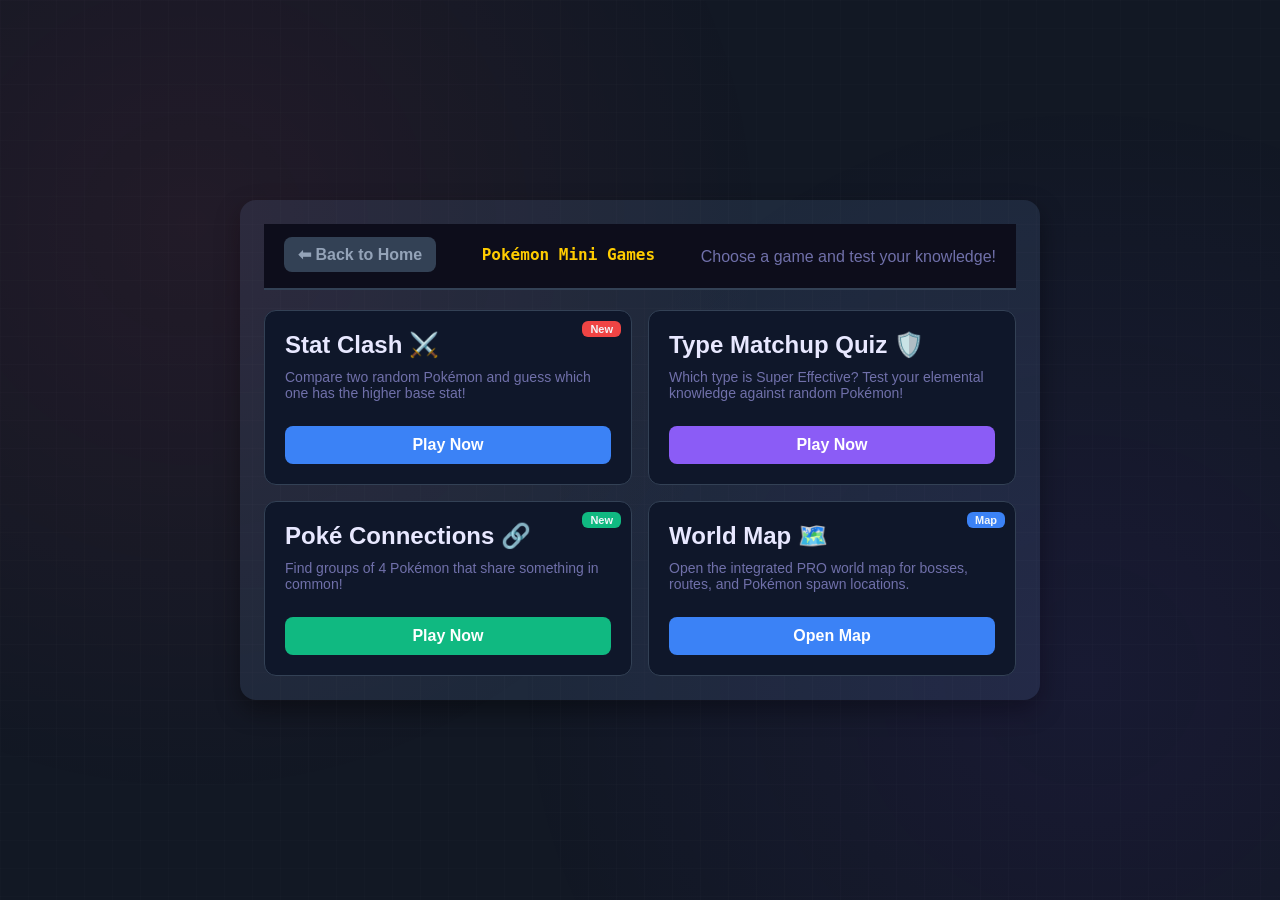
==== commit 4892a372: "Add world map entry point Co-authored-by: iioannidis94 <109786525+iioannidis94@users.noreply.github." ====
--- a/games/index.html
+++ b/games/index.html
@@ -39,6 +39,13 @@
                 <p style="color: var(--dim); font-size: 14px; margin: 10px 0;">Find groups of 4 Pokémon that share something in common!</p>
                 <a href="poke-connections/index.html" class="play-btn" style="background: #10b981;">Play Now</a>
             </div>
+
+            <div class="game-card">
+                <div class="game-badge" style="background: #3b82f6;">Map</div>
+                <h2 style="color: var(--txt);">World Map 🗺️</h2>
+                <p style="color: var(--dim); font-size: 14px; margin: 10px 0;">Open the integrated PRO world map for bosses, routes, and Pokémon spawn locations.</p>
+                <a href="../poke-map/index.html" class="play-btn" style="background: #3b82f6;">Open Map</a>
+            </div>
         </div>
     </div>
 </body>
--- a/styles.css
+++ b/styles.css
@@ -29,8 +29,8 @@
   display: flex;
   align-items: center;
   gap: 16px;
-  flex-wrap: nowrap; /* CHANGED FROM wrap TO nowrap */
-  overflow-x: auto;  /* ALLOWS HORIZONTAL SCROLL */
+  flex-wrap: nowrap;
+  overflow-x: auto;
 }
 .logo{font-family:'Press Start 2P',monospace;font-size:13px;color:var(--yel);
   text-shadow:0 0 24px rgba(255,204,0,.5);white-space:nowrap;}
@@ -45,17 +45,79 @@
 #search::placeholder{color:var(--dim)}
 .si{position:absolute;left:14px;top:50%;transform:translateY(-50%);color:var(--dim);pointer-events:none;font-size:15px}
 
+/* NAV BUTTONS CONTAINER (Σπρώχνει τα κουμπιά τέρμα δεξιά σταθερά) */
+.nav-buttons {
+  display: flex;
+  gap: 12px;
+  align-items: center;
+  margin-left: auto !important;
+}
+
+/* --- NEW FILTERS LAYOUT & FORMS --- */
+.filters-wrapper {
+  display: flex;
+  justify-content: space-between;
+  align-items: center;
+  flex-wrap: wrap;
+  padding: 8px 20px 6px;
+  gap: 15px;
+  position: relative;
+  z-index: 1;
+}
+.filters-wrapper .tfs {
+  padding: 0; 
+  flex: 1;
+  display: flex;
+  gap: 5px;
+  flex-wrap: wrap;
+}
+.form-filters {
+  display: flex;
+  gap: 8px;
+  flex-wrap: wrap;
+  margin-left: auto !important;
+}
+.form-btn {
+  border: 1.5px solid var(--dim);
+  background: transparent;
+  color: var(--dim);
+  border-radius: 50px;
+  padding: 4px 11px;
+  font-family: 'Nunito', sans-serif;
+  font-size: 10px;
+  font-weight: 900;
+  text-transform: uppercase;
+  letter-spacing: .5px;
+  cursor: pointer;
+  transition: all .15s;
+}
+.form-btn:hover {
+  border-color: var(--txt);
+  color: var(--txt);
+}
+.form-btn.on {
+  background: var(--txt);
+  color: var(--bg);
+  border-color: var(--txt);
+}
+
 /* TYPE FILTERS */
-.tfs{display:flex;gap:5px;flex-wrap:wrap;padding:8px 20px 6px;position:relative;z-index:1}
 .tf{
   padding:4px 11px;border-radius:50px;border:1.5px solid transparent;
-  cursor:pointer;background:var(--surf2);
+  cursor:pointer;background:transparent;
   font-family:'Nunito',sans-serif;font-size:10px;font-weight:900;
   text-transform:uppercase;letter-spacing:.5px;
-  transition:all .15s;opacity:.4;color:var(--txt);
+  transition:all .15s;opacity:.5;
+  color:var(--tf-color, var(--txt));
+  border-color:var(--tf-color, transparent);
 }
 .tf:hover{opacity:.78}
-.tf.on{opacity:1}
+.tf.on{
+  opacity:1;
+  color:#fff;
+  border-color:var(--tf-active, var(--yel));
+  background:var(--tf-active, var(--yel));
+}
 
 /* STATS */
 .sb{
@@ -126,7 +188,6 @@
 
 /* MY TEAM */
 .teamBtn {
-  margin-left:auto;
   border:1.5px solid var(--brd);
   background:transparent;
   color:var(--txt);
@@ -165,21 +226,25 @@
 }
 .themeToggle:hover{border-color:var(--yel)}
 
-body.team-view .sw,body.team-view .tfs,body.team-view .sb,body.team-view main{display:none}
-
-body.team-view .teamOverlay{position:relative;inset:auto;display:block;z-index:1;background:transparent;backdrop-filter:none;padding:0;overflow:visible}
-body.team-view .teamPanel{box-shadow:none}
-body.team-view .teamClose{display:none}
-body.team-view .calcOverlay{display:none}
-body.calc-view .sw,body.calc-view .tfs,body.calc-view .sb,body.calc-view main{display:none}
-body.calc-view .teamOverlay{display:none}
-body.calc-view .calcOverlay{position:relative;inset:auto;display:block;z-index:1;background:transparent;backdrop-filter:none;padding:0;overflow:visible}
-body.calc-view .calcViewPanel{box-shadow:none}
-body.calc-view #calcClose{display:none}
-body.dex-view .teamOverlay{display:none}
-body.dex-view .calcOverlay{display:none}
-body.dex-view .sw{display:block}
-@media(max-width:620px){.teamBtn,.dexBtn{margin-left:0;flex:1;text-align:center}.logo{width:100%}}
+/* VIEW HIDING RULES (Αποτροπή "πηδήματος" της σελίδας στη μέση) */
+body.team-view .sw, body.team-view .filters-wrapper, body.team-view .sb, body.team-view main { display: none !important; }
+body.team-view .teamOverlay { position: relative; inset: auto; display: block; z-index: 1; background: transparent; backdrop-filter: none; padding: 0; overflow: visible; }
+body.team-view .teamPanel { box-shadow: none; }
+body.team-view .teamClose { display: none; }
+body.team-view .calcOverlay { display: none; }
+
+body.calc-view .sw, body.calc-view .filters-wrapper, body.calc-view .sb, body.calc-view main { display: none !important; }
+body.calc-view .teamOverlay { display: none; }
+body.calc-view #calcOverlay { position: relative; inset: auto; display: block; z-index: 1; background: transparent; backdrop-filter: none; padding: 0; overflow: visible; }
+body.calc-view .calcViewPanel { box-shadow: none; }
+body.calc-view #calcClose { display: none; }
+
+body.dex-view .teamOverlay { display: none; }
+body.dex-view .calcOverlay { display: none; }
+body.dex-view .sw { display: block; }
+
+@media(max-width:620px){.nav-buttons{margin-left:0;flex:1;justify-content:flex-end}.teamBtn{flex:1;text-align:center}.logo{width:100%}}
+
 .teamOverlay{position:fixed;inset:0;z-index:300;background:rgba(5,5,12,.82);backdrop-filter:blur(10px);display:none;padding:18px;overflow:auto}.teamOverlay.open{display:block}
 .teamPanel{width:100%;max-width:none;margin:0;background:var(--surf);border:1px solid var(--brd);border-radius:var(--r);box-shadow:0 22px 80px rgba(0,0,0,.55);overflow:hidden}
 .calcOverlay{position:fixed;inset:0;z-index:300;background:rgba(5,5,12,.82);backdrop-filter:blur(10px);display:none;padding:18px;overflow:auto}
@@ -367,10 +432,10 @@
 }
 
 /* Bosses Modal */
-#bossesOverlay[aria-hidden="true"] { display: none; }
-#bossesOverlay[aria-hidden="false"] { display: flex; }
-.bossListItem:hover { background: var(--brd) !important; }
-.bossListItem.active { background: var(--brd) !important; }
+#bossesOverlay[aria-hidden="true"] {display: none;}
+#bossesOverlay[aria-hidden="false"] {display: flex;}
+.bossListItem:hover {background: var(--brd) !important;}
+.bossListItem.active {background: var(--brd) !important;}
 
 /* --- TRAINER TOWER VIEW --- */
 body.tower-view .sw, 
@@ -386,6 +451,14 @@
   background: transparent; backdrop-filter: none; padding: 0; overflow: visible;
 }
 body.tower-view #trainerTowerOverlay .calcViewPanel { box-shadow: none; }
+
+
+/**/
+body.calc-view #trainerTowerOverlay { display: none !important; }
+/**/
+
+
+
 
 /* Trainer Cards Styling */
 .trainer-card {
--- a/games/games.css
+++ b/games/games.css
@@ -244,43 +244,48 @@
     100% { transform: scale(1.05); }
 }
 
-/* --- Poké Connections Styles --- */
+/* --- Poké Connections Dynamic Grid & Big Sprites --- */
 .connections-grid {
     display: grid;
     grid-template-columns: repeat(4, 1fr);
-    gap: 10px;
+    gap: 12px;
     margin-bottom: 20px;
+    width: 100%;
 }
 
 .conn-item {
     background: #1a1a30;
     border: 2px solid #334155;
-    border-radius: 8px;
-    padding: 10px 5px;
+    border-radius: 12px;
+    padding: 16px 8px;
     text-align: center;
     cursor: pointer;
     font-weight: 900;
-    font-size: 13px;
+    font-size: clamp(11px, 1.2vw, 14px); /* Δυναμικό κείμενο ανάλογα την οθόνη */
     text-transform: uppercase;
     transition: all 0.2s;
     user-select: none;
     display: flex;
     flex-direction: column;
     align-items: center;
-    gap: 5px;
-}
-
+    justify-content: center;
+    gap: 10px;
+    min-height: clamp(100px, 14vh, 140px); /* Δυναμικό ύψος κάρτας */
+}
+
+/* Μεγαλύτερα Icons/Sprites δυναμικά */
 .conn-item img {
-    width: 40px;
-    height: 40px;
+    width: clamp(50px, 7vw, 80px);
+    height: clamp(50px, 7vw, 80px);
     object-fit: contain;
+    image-rendering: pixelated;
 }
 
 .conn-item.selected {
     background: #334155;
     border-color: #fbbf24;
     color: #fbbf24;
-    transform: scale(0.95);
+    transform: scale(0.96);
 }
 
 .connections-controls {
@@ -290,20 +295,64 @@
     margin-top: 10px;
 }
 
-/* Solved Rows */
+/* Solved Rows - Ελαφρύ Πράσινο (Light Green) */
 .solved-groups {
     display: flex;
     flex-direction: column;
     gap: 10px;
-    margin-bottom: 10px;
+    margin-bottom: 15px;
+    width: 100%;
 }
 
 .solved-row {
-    border-radius: 8px;
-    padding: 15px;
-    text-align: center;
-    color: #111;
-    animation: popIn 0.3s ease-out;
+    display: flex;
+    flex-direction: column;
+    justify-content: center;
+    align-items: center;
+    border-radius: 12px;
+    padding: 14px;
+    text-align: center;
+    color: #064e3b; /* Σκοτεινό πράσινο κείμενο για τέλεια αντίθεση */
+    animation: popIn 0.4s cubic-bezier(0.175, 0.885, 0.32, 1.275);
+    box-shadow: 0 4px 12px rgba(0,0,0,0.2);
+}
+
+/* Ελαφρύ πράσινο φόντο αντί για κίτρινο */
+.solved-row.diff-easy,
+.solved-row.diff-medium,
+.solved-row.diff-hard,
+.solved-row.diff-tricky {
+    background-color: #bbf7d0; /* Light Green / Mint */
+    border: 2px solid #4ade80;
+}
+
+.solved-row .solved-sprites {
+    display: flex;
+    gap: 16px;
+    margin-bottom: 6px;
+}
+
+/* Μεγαλύτερα sprites και στην πάνω μπάρα */
+.solved-row .solved-sprites img {
+    width: clamp(40px, 5vw, 60px);
+    height: clamp(40px, 5vw, 60px);
+    object-fit: contain;
+    image-rendering: pixelated;
+    filter: drop-shadow(0 2px 4px rgba(0,0,0,0.15));
+}
+
+.solved-row h3 { 
+    font-size: clamp(14px, 1.5vw, 17px); 
+    font-weight: 900; 
+    margin-bottom: 2px; 
+    text-transform: uppercase;
+    letter-spacing: 0.5px;
+}
+
+.solved-row p { 
+    font-size: clamp(12px, 1.2vw, 14px); 
+    font-weight: 800; 
+    opacity: 0.85; 
 }
 
 .solved-row h3 { font-size: 16px; margin-bottom: 5px; text-transform: uppercase;}
